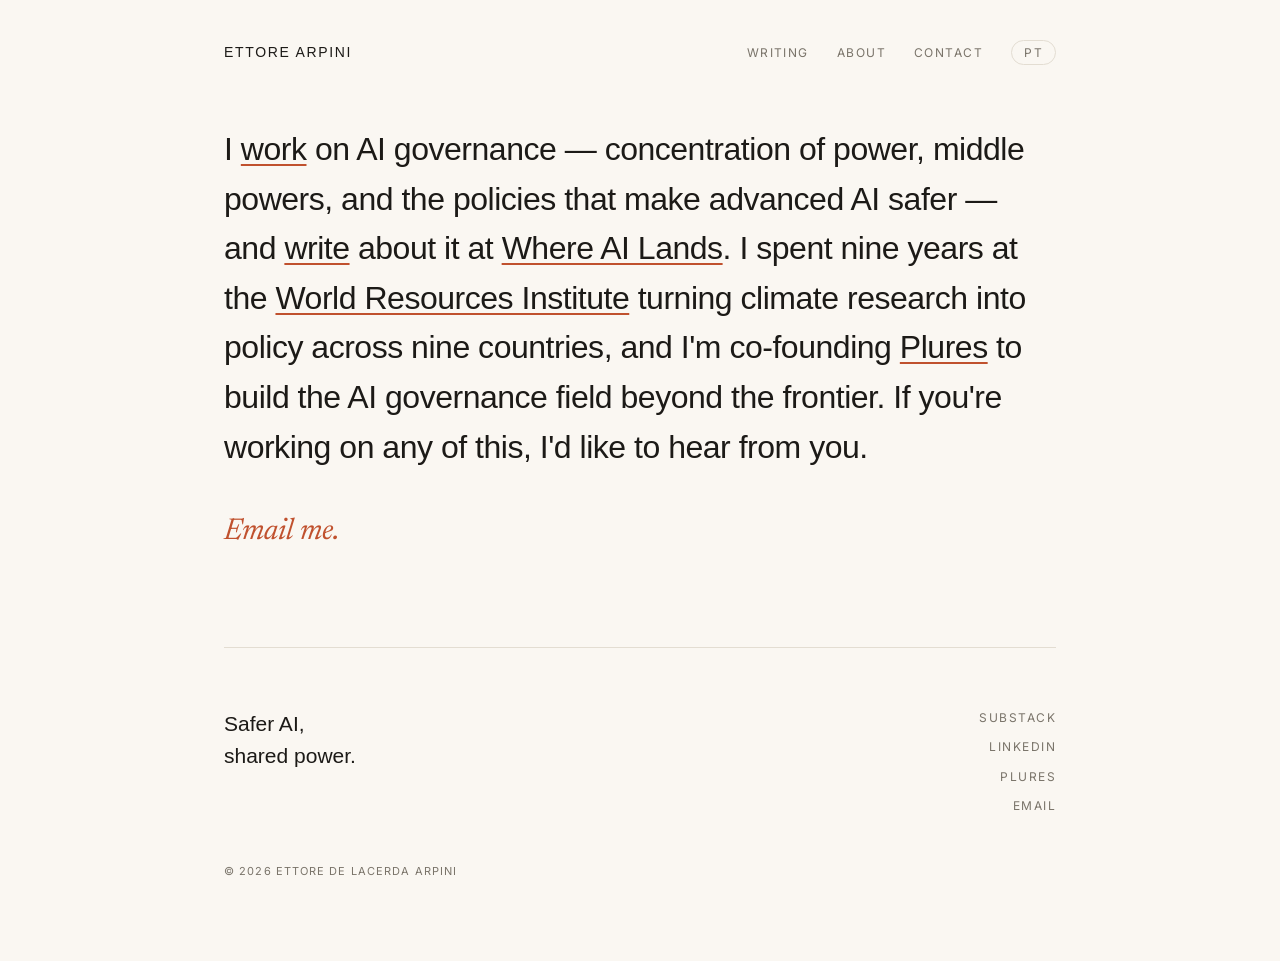
==== index.html @ 5202b94b "uploading" ====
<!DOCTYPE html>
<html lang="en">
<head>
<meta charset="UTF-8">
<meta name="viewport" content="width=device-width, initial-scale=1">
<title>Ettore Arpini</title>
<meta name="description" content="Ettore Arpini works on AI governance — concentration of power, middle powers, and the policies that make advanced AI safer. Nine years turning climate research into policy at the World Resources Institute.">
<link rel="preconnect" href="https://fonts.googleapis.com">
<link rel="preconnect" href="https://fonts.gstatic.com" crossorigin>
<link href="https://fonts.googleapis.com/css2?family=Newsreader:ital,opsz,wght@0,6..72,400;0,6..72,500;1,6..72,400&family=Inter:wght@400;500&display=swap" rel="stylesheet">
<link rel="stylesheet" href="style.css">
</head>
<body class="home">
<div class="wrap">
  <header>
    <a class="brand" href="index.html">Ettore Arpini</a>
    <nav>
      <a href="writing.html" data-en="Writing" data-pt="Escrita">Writing</a>
      <a href="about.html" data-en="About" data-pt="Sobre">About</a>
      <a href="mailto:ettore.arpini@gmail.com" data-en="Contact" data-pt="Contato">Contact</a>
      <button class="lang-toggle" id="langToggle" aria-label="Switch language">PT</button>
    </nav>
  </header>
</div>

<main>
  <div class="wrap">
    <section class="hero">
      <h1
        data-en="I <a href='https://plures.org' target='_blank' rel='noopener'>work</a> on AI governance — concentration of power, middle powers, and the policies that make advanced AI safer — and <a href='https://arpini.substack.com' target='_blank' rel='noopener'>write</a> about it at <a href='https://arpini.substack.com' target='_blank' rel='noopener'>Where AI Lands</a>. I spent nine years at the <a href='https://www.wri.org' target='_blank' rel='noopener'>World Resources Institute</a> turning climate research into policy across nine countries, and I'm co-founding <a href='https://plures.org' target='_blank' rel='noopener'>Plures</a> to build the AI governance field beyond the frontier. If you're working on any of this, I'd like to hear from you."
        data-pt="<a href='https://plures.org' target='_blank' rel='noopener'>Trabalho</a> com governança de IA — concentração de poder, potências médias e as políticas que tornam a IA avançada mais segura — e <a href='https://arpini.substack.com' target='_blank' rel='noopener'>escrevo</a> sobre isso na <a href='https://arpini.substack.com' target='_blank' rel='noopener'>Where AI Lands</a>. Passei nove anos no <a href='https://www.wri.org' target='_blank' rel='noopener'>World Resources Institute</a> transformando pesquisa climática em política pública em nove países, e estou cofundando a <a href='https://plures.org' target='_blank' rel='noopener'>Plures</a> para construir o campo da governança de IA além da fronteira. Se você trabalha com algo disso, quero te ouvir.">
        I <a href='https://plures.org' target='_blank' rel='noopener'>work</a> on AI governance — concentration of power, middle powers, and the policies that make advanced AI safer — and <a href='https://arpini.substack.com' target='_blank' rel='noopener'>write</a> about it at <a href='https://arpini.substack.com' target='_blank' rel='noopener'>Where AI Lands</a>. I spent nine years at the <a href='https://www.wri.org' target='_blank' rel='noopener'>World Resources Institute</a> turning climate research into policy across nine countries, and I'm co-founding <a href='https://plures.org' target='_blank' rel='noopener'>Plures</a> to build the AI governance field beyond the frontier. If you're working on any of this, I'd like to hear from you.
      </h1>
      <a class="email" href="mailto:ettore.arpini@gmail.com" data-en="Email me." data-pt="Me escreva.">Email me.</a>
    </section>
  </div>
</main>

<div class="wrap">
  <footer>
    <div class="footer-inner">
      <div class="sig"
        data-en="Safer AI,<br>shared power."
        data-pt="IA mais segura,<br>poder compartilhado.">
        Safer AI,<br>shared power.
      </div>
      <div class="socials">
        <a href="https://arpini.substack.com" target="_blank" rel="noopener">Substack</a>
        <a href="https://www.linkedin.com/in/arpini" target="_blank" rel="noopener">LinkedIn</a>
        <a href="https://plures.org" target="_blank" rel="noopener">Plures</a>
        <a href="mailto:ettore.arpini@gmail.com">Email</a>
      </div>
    </div>
    <div class="copyright">© 2026 Ettore de Lacerda Arpini</div>
  </footer>
</div>

<script src="site.js"></script>
</body>
</html>
---- style.css ----
/* Ettore Arpini — personal site */
:root {
  --bg: #faf7f2;
  --ink: #1c1a17;
  --muted: #7a746a;
  --line: #e3ddd2;
  --accent: #C0512E; /* terracotta accent */
  --titles: "Helvetica Neue", Helvetica, Arial, sans-serif;
}
* { margin: 0; padding: 0; box-sizing: border-box; }
html { scroll-behavior: smooth; }
body {
  background: var(--bg);
  color: var(--ink);
  font-family: "Newsreader", Georgia, serif;
  font-size: 18px;
  line-height: 1.6;
  -webkit-font-smoothing: antialiased;
  min-height: 100vh;
  display: flex;
  flex-direction: column;
}
.wrap { max-width: 880px; margin: 0 auto; padding: 0 24px; width: 100%; }
main { flex: 1; }
body.home main { display: flex; align-items: center; }
body.home .hero { padding: 60px 0 90px; }
body.home .hero h1 {
  font-size: clamp(22px, 3.2vw, 32px);
  line-height: 1.55;
  max-width: 26em;
}
.hero .aside {
  margin-top: 40px;
  font-size: 18px; font-style: italic;
  color: var(--muted);
}
.hero .aside a {
  color: inherit;
  text-decoration: underline;
  text-decoration-color: var(--accent);
  text-decoration-thickness: 2px;
  text-underline-offset: 4px;
}
.hero .aside a:hover { color: var(--accent); }

/* ---- Nav ---- */
header {
  display: flex; justify-content: space-between; align-items: baseline;
  padding: 40px 0 0;
}
.brand {
  font-family: var(--titles);
  font-size: 14px; font-weight: 500;
  letter-spacing: .12em; text-transform: uppercase;
  color: var(--ink); text-decoration: none;
}
nav { display: flex; gap: 28px; align-items: baseline; }
nav a {
  font-family: "Inter", sans-serif;
  font-size: 12px; letter-spacing: .12em; text-transform: uppercase;
  color: var(--muted); text-decoration: none;
  transition: color .15s;
}
nav a:hover { color: var(--ink); }
nav a.active { color: var(--accent); }
.lang-toggle {
  font-family: "Inter", sans-serif;
  font-size: 12px; letter-spacing: .12em;
  background: none; border: 1px solid var(--line); border-radius: 999px;
  padding: 4px 12px; cursor: pointer; color: var(--muted);
  transition: color .15s, border-color .15s;
}
.lang-toggle:hover { color: var(--ink); border-color: var(--muted); }

/* ---- Hero (home) ---- */
.hero { padding: 120px 0 90px; }
.hero h1 {
  font-family: var(--titles);
  font-weight: 400;
  font-size: clamp(26px, 4.2vw, 42px);
  line-height: 1.35;
  letter-spacing: -0.015em;
  max-width: 21em;
}
.hero h1 em { font-style: italic; }
.hero .email {
  display: inline-block; margin-top: 36px;
  font-size: clamp(22px, 3vw, 30px); font-style: italic;
  color: var(--accent); text-decoration: none;
  border-bottom: 1px solid transparent;
  transition: border-color .15s;
}
.hero .email:hover { border-color: var(--accent); }

/* ---- Page sections ---- */
section { padding: 70px 0; }
section + section { border-top: 1px solid var(--line); }
.page-title {
  font-family: var(--titles);
  font-weight: 400;
  font-size: clamp(30px, 4.5vw, 46px);
  letter-spacing: -0.015em;
  padding: 80px 0 0;
}
.label {
  font-family: "Inter", sans-serif;
  font-size: 12px; font-weight: 500;
  letter-spacing: .18em; text-transform: uppercase;
  color: var(--muted);
  margin-bottom: 36px;
}

/* Lead paragraph + button */
.lead { max-width: 640px; font-size: 20px; margin-bottom: 28px; }
.btn {
  display: inline-block;
  font-family: "Inter", sans-serif;
  font-size: 12px; font-weight: 500;
  letter-spacing: .14em; text-transform: uppercase;
  color: var(--accent); text-decoration: none;
  border: 1px solid var(--accent); border-radius: 999px;
  padding: 10px 22px;
  transition: background .15s, color .15s;
}
.btn:hover { background: var(--accent); color: var(--bg); }

/* Inline links in prose */
.about a, .hero a {
  color: inherit;
  text-decoration: underline;
  text-decoration-color: var(--accent);
  text-decoration-thickness: 2px;
  text-underline-offset: 4px;
  transition: color .15s;
}
.about a:hover, .hero a:hover { color: var(--accent); }

/* Writing list */
.writing-list { list-style: none; }
.writing-list li { border-bottom: 1px solid var(--line); }
.writing-list li:last-child { border-bottom: none; }
.writing-list a {
  display: flex; justify-content: space-between; align-items: baseline; gap: 24px;
  padding: 20px 0;
  color: var(--ink); text-decoration: none;
}
.writing-list .title {
  font-family: var(--titles);
  font-size: 22px; font-weight: 400;
  transition: color .15s;
}
.writing-list a:hover .title { color: var(--accent); }
.writing-list .meta {
  font-family: "Inter", sans-serif;
  font-size: 12px; letter-spacing: .1em; text-transform: uppercase;
  color: var(--muted); white-space: nowrap;
}

/* About */
.about p { max-width: 620px; font-size: 20px; margin-bottom: 22px; }
.about p:last-child { margin-bottom: 0; }

/* Experience — arrow lines */
.exp { list-style: none; max-width: 640px; }
.exp li { padding: 10px 0; font-size: 19px; }
.exp .role { font-weight: 500; }
.exp .arrow { color: var(--muted); padding: 0 6px; }
.exp .where { color: var(--muted); }

/* ---- Footer ---- */
footer { border-top: 1px solid var(--line); padding: 60px 0 80px; }
.footer-inner { display: flex; justify-content: space-between; flex-wrap: wrap; gap: 32px; }
.sig {
  font-family: var(--titles);
  font-size: 21px; line-height: 1.5;
}
.socials { display: flex; flex-direction: column; gap: 10px; align-items: flex-end; }
.socials a {
  font-family: "Inter", sans-serif;
  font-size: 12px; letter-spacing: .12em; text-transform: uppercase;
  color: var(--muted); text-decoration: none;
  transition: color .15s;
}
.socials a:hover { color: var(--ink); }
.copyright {
  margin-top: 48px;
  font-family: "Inter", sans-serif;
  font-size: 11px; letter-spacing: .1em; text-transform: uppercase;
  color: var(--muted);
}

@media (max-width: 640px) {
  .hero { padding: 80px 0 60px; }
  .page-title { padding: 56px 0 0; }
  nav { gap: 16px; }
  .writing-list a { flex-direction: column; gap: 4px; align-items: flex-start; }
  .socials { align-items: flex-start; }
}
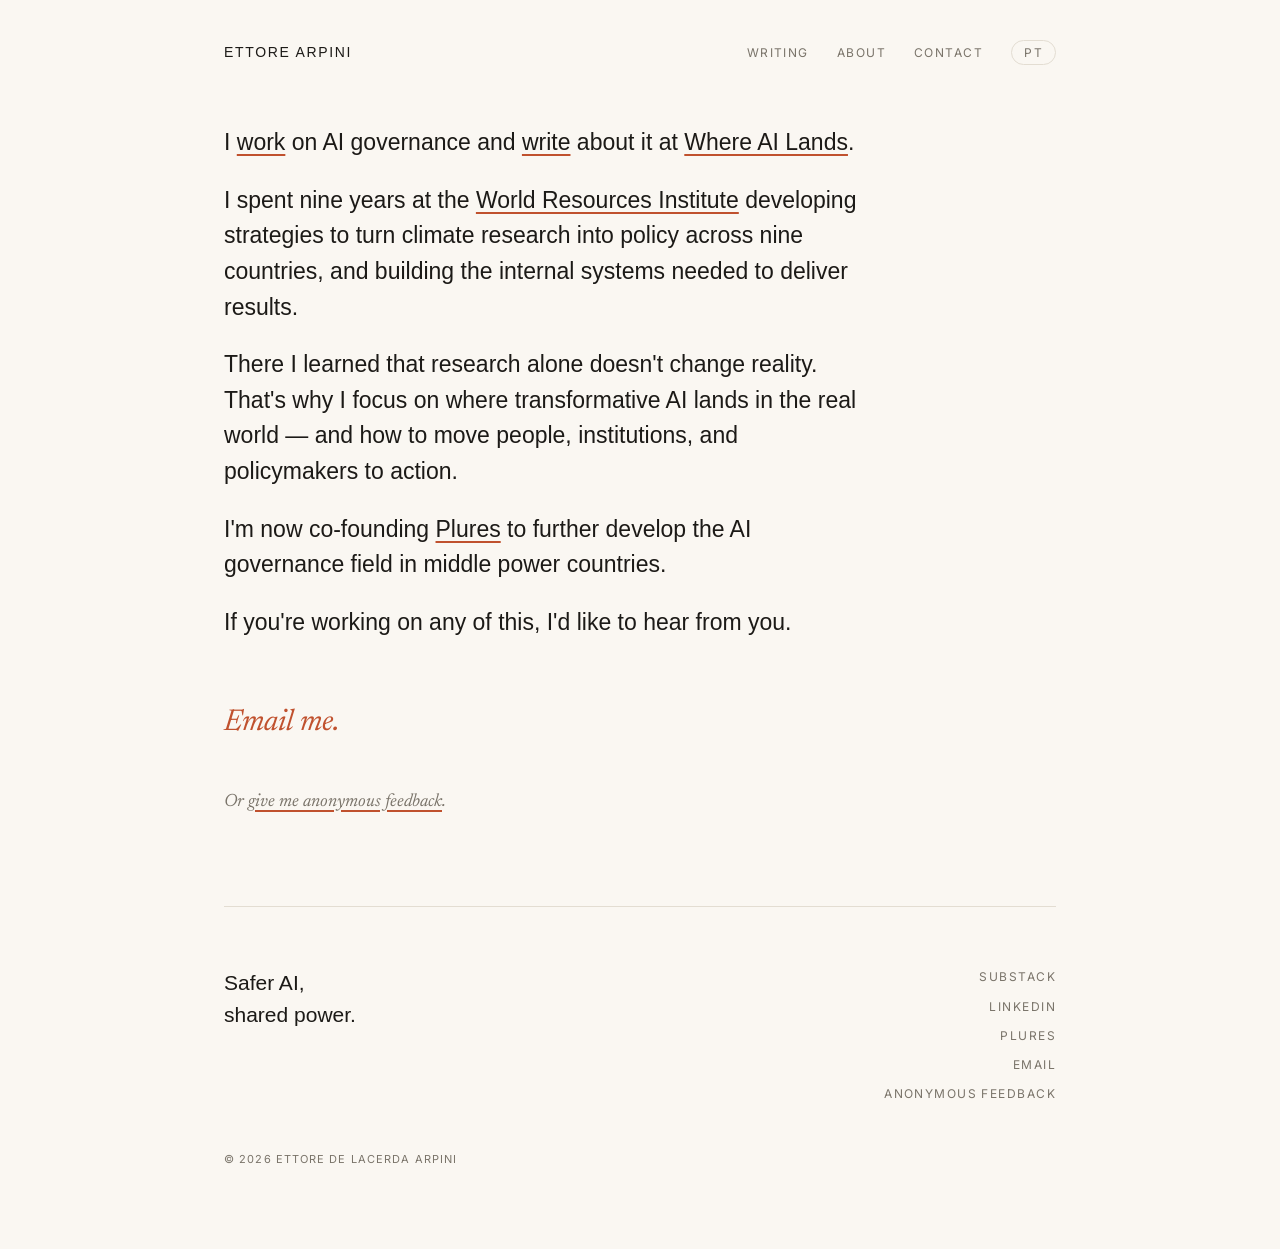
==== commit 9a179c7d: "changes to copy" ====
--- a/index.html
+++ b/index.html
@@ -4,7 +4,7 @@
 <meta charset="UTF-8">
 <meta name="viewport" content="width=device-width, initial-scale=1">
 <title>Ettore Arpini</title>
-<meta name="description" content="Ettore Arpini works on AI governance — concentration of power, middle powers, and the policies that make advanced AI safer. Nine years turning climate research into policy at the World Resources Institute.">
+<meta name="description" content="Ettore Arpini works on AI governance and writes about it at Where AI Lands. Nine years turning climate research into policy at the World Resources Institute; now co-founding Plures to develop the AI governance field in middle power countries.">
 <link rel="preconnect" href="https://fonts.googleapis.com">
 <link rel="preconnect" href="https://fonts.gstatic.com" crossorigin>
 <link href="https://fonts.googleapis.com/css2?family=Newsreader:ital,opsz,wght@0,6..72,400;0,6..72,500;1,6..72,400&family=Inter:wght@400;500&display=swap" rel="stylesheet">
@@ -27,11 +27,36 @@
   <div class="wrap">
     <section class="hero">
       <h1
-        data-en="I <a href='https://plures.org' target='_blank' rel='noopener'>work</a> on AI governance — concentration of power, middle powers, and the policies that make advanced AI safer — and <a href='https://arpini.substack.com' target='_blank' rel='noopener'>write</a> about it at <a href='https://arpini.substack.com' target='_blank' rel='noopener'>Where AI Lands</a>. I spent nine years at the <a href='https://www.wri.org' target='_blank' rel='noopener'>World Resources Institute</a> turning climate research into policy across nine countries, and I'm co-founding <a href='https://plures.org' target='_blank' rel='noopener'>Plures</a> to build the AI governance field beyond the frontier. If you're working on any of this, I'd like to hear from you."
-        data-pt="<a href='https://plures.org' target='_blank' rel='noopener'>Trabalho</a> com governança de IA — concentração de poder, potências médias e as políticas que tornam a IA avançada mais segura — e <a href='https://arpini.substack.com' target='_blank' rel='noopener'>escrevo</a> sobre isso na <a href='https://arpini.substack.com' target='_blank' rel='noopener'>Where AI Lands</a>. Passei nove anos no <a href='https://www.wri.org' target='_blank' rel='noopener'>World Resources Institute</a> transformando pesquisa climática em política pública em nove países, e estou cofundando a <a href='https://plures.org' target='_blank' rel='noopener'>Plures</a> para construir o campo da governança de IA além da fronteira. Se você trabalha com algo disso, quero te ouvir.">
-        I <a href='https://plures.org' target='_blank' rel='noopener'>work</a> on AI governance — concentration of power, middle powers, and the policies that make advanced AI safer — and <a href='https://arpini.substack.com' target='_blank' rel='noopener'>write</a> about it at <a href='https://arpini.substack.com' target='_blank' rel='noopener'>Where AI Lands</a>. I spent nine years at the <a href='https://www.wri.org' target='_blank' rel='noopener'>World Resources Institute</a> turning climate research into policy across nine countries, and I'm co-founding <a href='https://plures.org' target='_blank' rel='noopener'>Plures</a> to build the AI governance field beyond the frontier. If you're working on any of this, I'd like to hear from you.
+        data-en="I <a href='https://plures.org/' target='_blank' rel='noopener'>work</a> on AI governance and <a href='https://arpini.substack.com/' target='_blank' rel='noopener'>write</a> about it at <a href='https://arpini.substack.com/' target='_blank' rel='noopener'>Where AI Lands</a>."
+        data-pt="<a href='https://plures.org/' target='_blank' rel='noopener'>Trabalho</a> com governança de IA e <a href='https://arpini.substack.com/' target='_blank' rel='noopener'>escrevo</a> sobre isso na <a href='https://arpini.substack.com/' target='_blank' rel='noopener'>Where AI Lands</a>.">
+        I <a href='https://plures.org/' target='_blank' rel='noopener'>work</a> on AI governance and <a href='https://arpini.substack.com/' target='_blank' rel='noopener'>write</a> about it at <a href='https://arpini.substack.com/' target='_blank' rel='noopener'>Where AI Lands</a>.
       </h1>
+      <p class="lead"
+        data-en="I spent nine years at the <a href='https://www.wri.org/' target='_blank' rel='noopener'>World Resources Institute</a> developing strategies to turn climate research into policy across nine countries, and building the internal systems needed to deliver results."
+        data-pt="Passei nove anos no <a href='https://www.wri.org/' target='_blank' rel='noopener'>World Resources Institute</a> desenvolvendo estratégias para transformar pesquisa climática em política pública em nove países, e construindo os sistemas internos necessários para entregar resultados.">
+        I spent nine years at the <a href='https://www.wri.org/' target='_blank' rel='noopener'>World Resources Institute</a> developing strategies to turn climate research into policy across nine countries, and building the internal systems needed to deliver results.
+      </p>
+      <p class="lead"
+        data-en="There I learned that research alone doesn't change reality. That's why I focus on where transformative AI lands in the real world — and how to move people, institutions, and policymakers to action."
+        data-pt="Lá aprendi que pesquisa sozinha não muda a realidade. Por isso foco em onde a IA transformadora aterrissa no mundo real — e em como mover pessoas, instituições e formuladores de políticas à ação.">
+        There I learned that research alone doesn't change reality. That's why I focus on where transformative AI lands in the real world — and how to move people, institutions, and policymakers to action.
+      </p>
+      <p class="lead"
+        data-en="I'm now co-founding <a href='https://plures.org/' target='_blank' rel='noopener'>Plures</a> to further develop the AI governance field in middle power countries."
+        data-pt="Agora estou cofundando a <a href='https://plures.org/' target='_blank' rel='noopener'>Plures</a> para desenvolver ainda mais o campo da governança de IA em países de potência média.">
+        I'm now co-founding <a href='https://plures.org/' target='_blank' rel='noopener'>Plures</a> to further develop the AI governance field in middle power countries.
+      </p>
+      <p class="lead"
+        data-en="If you're working on any of this, I'd like to hear from you."
+        data-pt="Se você trabalha com algo disso, quero te ouvir.">
+        If you're working on any of this, I'd like to hear from you.
+      </p>
       <a class="email" href="mailto:ettore.arpini@gmail.com" data-en="Email me." data-pt="Me escreva.">Email me.</a>
+      <p class="aside"
+        data-en="Or <a href='https://www.admonymous.co/arpini' target='_blank' rel='noopener'>give me anonymous feedback</a>."
+        data-pt="Ou <a href='https://www.admonymous.co/arpini' target='_blank' rel='noopener'>me dê um feedback anônimo</a>.">
+        Or <a href='https://www.admonymous.co/arpini' target='_blank' rel='noopener'>give me anonymous feedback</a>.
+      </p>
     </section>
   </div>
 </main>
@@ -49,6 +74,7 @@
         <a href="https://www.linkedin.com/in/arpini" target="_blank" rel="noopener">LinkedIn</a>
         <a href="https://plures.org" target="_blank" rel="noopener">Plures</a>
         <a href="mailto:ettore.arpini@gmail.com">Email</a>
+        <a href="https://www.admonymous.co/arpini" target="_blank" rel="noopener" data-en="Anonymous feedback" data-pt="Feedback anônimo">Anonymous feedback</a>
       </div>
     </div>
     <div class="copyright">© 2026 Ettore de Lacerda Arpini</div>
--- a/style.css
+++ b/style.css
@@ -25,10 +25,28 @@
 body.home main { display: flex; align-items: center; }
 body.home .hero { padding: 60px 0 90px; }
 body.home .hero h1 {
-  font-size: clamp(22px, 3.2vw, 32px);
+  font-size: clamp(18px, 2.4vw, 23px);
   line-height: 1.55;
-  max-width: 26em;
-}
+  letter-spacing: 0;
+  max-width: 640px;
+  margin-bottom: 22px;
+}
+.hero .lead {
+  font-family: var(--titles);
+  max-width: 640px;
+  font-size: clamp(18px, 2.4vw, 23px);
+  line-height: 1.55;
+  margin-bottom: 22px;
+}
+.hero .lead a {
+  color: inherit;
+  text-decoration: underline;
+  text-decoration-color: var(--accent);
+  text-decoration-thickness: 2px;
+  text-underline-offset: 4px;
+  transition: color .15s;
+}
+.hero .lead a:hover { color: var(--accent); }
 .hero .aside {
   margin-top: 40px;
   font-size: 18px; font-style: italic;
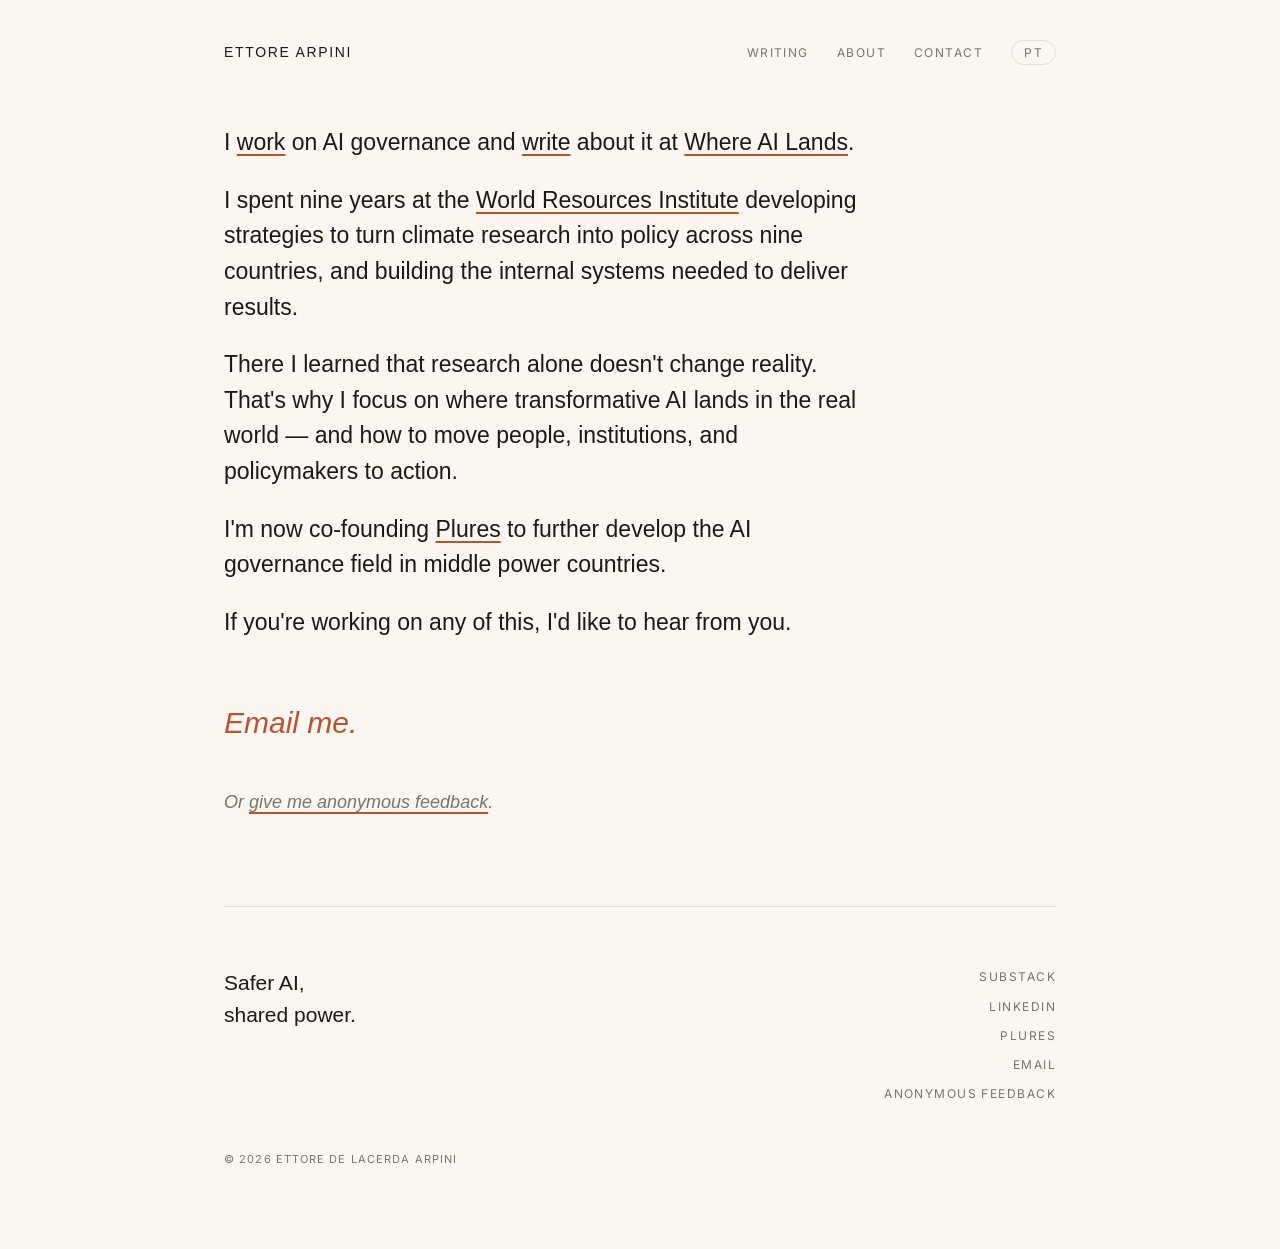
==== commit 904f4dff: "font fix" ====
--- a/index.html
+++ b/index.html
@@ -7,7 +7,7 @@
 <meta name="description" content="Ettore Arpini works on AI governance and writes about it at Where AI Lands. Nine years turning climate research into policy at the World Resources Institute; now co-founding Plures to develop the AI governance field in middle power countries.">
 <link rel="preconnect" href="https://fonts.googleapis.com">
 <link rel="preconnect" href="https://fonts.gstatic.com" crossorigin>
-<link href="https://fonts.googleapis.com/css2?family=Newsreader:ital,opsz,wght@0,6..72,400;0,6..72,500;1,6..72,400&family=Inter:wght@400;500&display=swap" rel="stylesheet">
+<link href="https://fonts.googleapis.com/css2?family=Inter:wght@400;500&display=swap" rel="stylesheet">
 <link rel="stylesheet" href="style.css">
 </head>
 <body class="home">
--- a/style.css
+++ b/style.css
@@ -12,7 +12,7 @@
 body {
   background: var(--bg);
   color: var(--ink);
-  font-family: "Newsreader", Georgia, serif;
+  font-family: "Helvetica Neue", Helvetica, Arial, sans-serif;
   font-size: 18px;
   line-height: 1.6;
   -webkit-font-smoothing: antialiased;
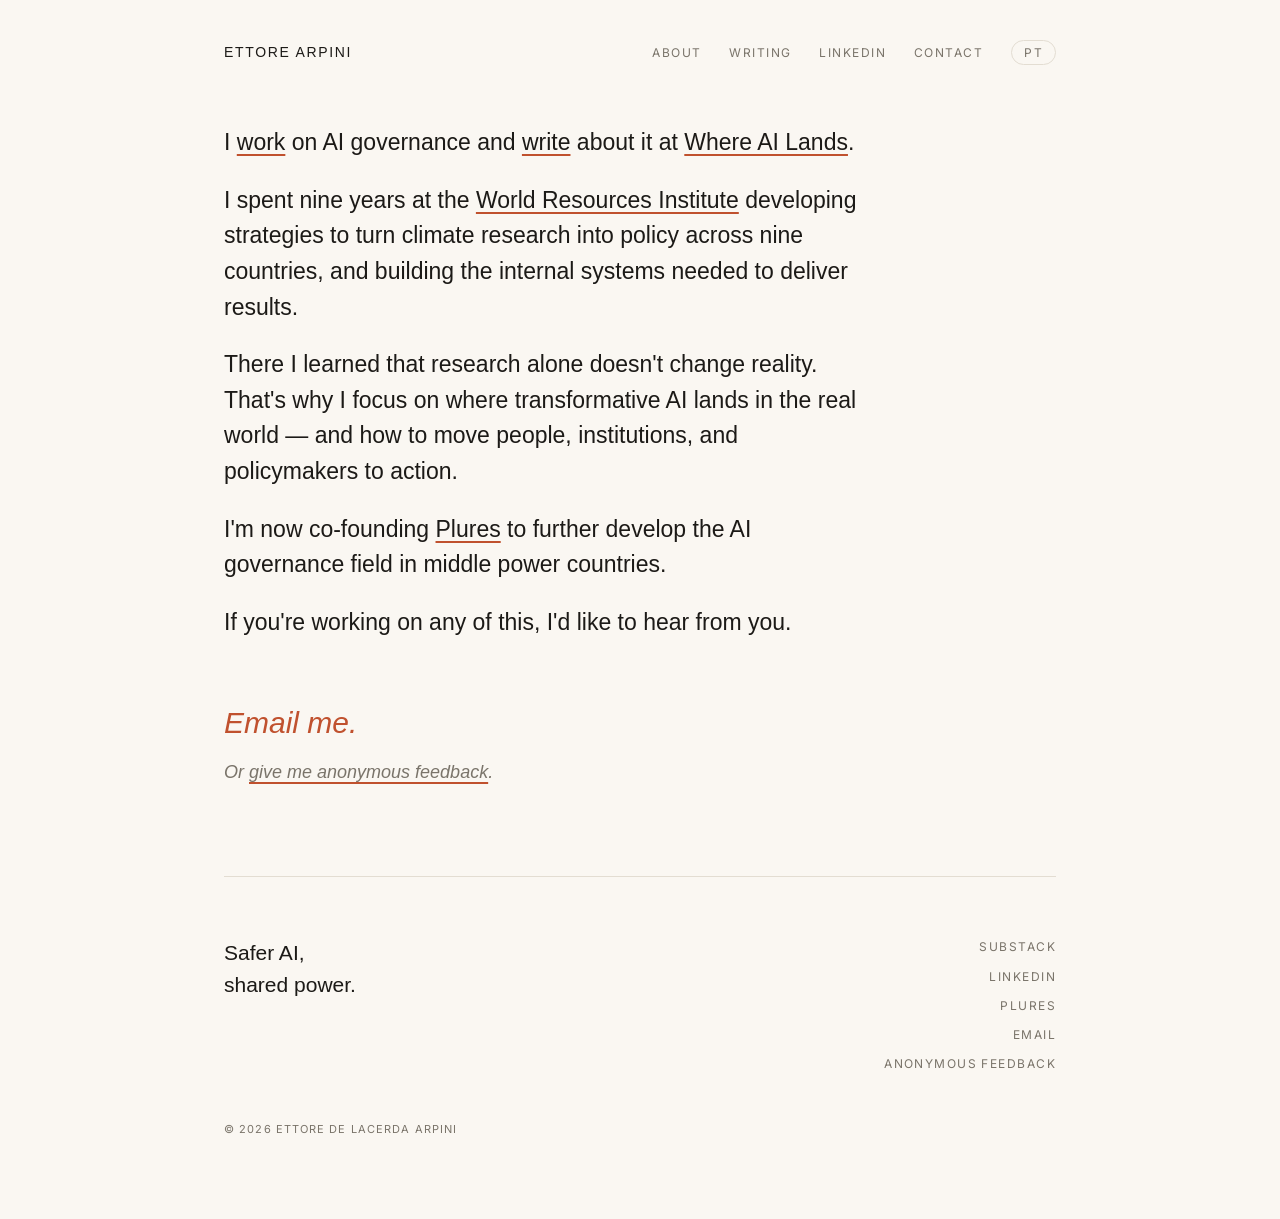
==== commit a0b9024b: "add linkedin link, change link orders, fix spacing All three changes in: the anonymous-feedback line" ====
--- a/index.html
+++ b/index.html
@@ -15,8 +15,9 @@
   <header>
     <a class="brand" href="index.html">Ettore Arpini</a>
     <nav>
+      <a href="about.html" data-en="About" data-pt="Sobre">About</a>
       <a href="writing.html" data-en="Writing" data-pt="Escrita">Writing</a>
-      <a href="about.html" data-en="About" data-pt="Sobre">About</a>
+      <a href="https://www.linkedin.com/in/arpini" target="_blank" rel="noopener">LinkedIn</a>
       <a href="mailto:ettore.arpini@gmail.com" data-en="Contact" data-pt="Contato">Contact</a>
       <button class="lang-toggle" id="langToggle" aria-label="Switch language">PT</button>
     </nav>
--- a/style.css
+++ b/style.css
@@ -48,7 +48,7 @@
 }
 .hero .lead a:hover { color: var(--accent); }
 .hero .aside {
-  margin-top: 40px;
+  margin-top: 10px;
   font-size: 18px; font-style: italic;
   color: var(--muted);
 }
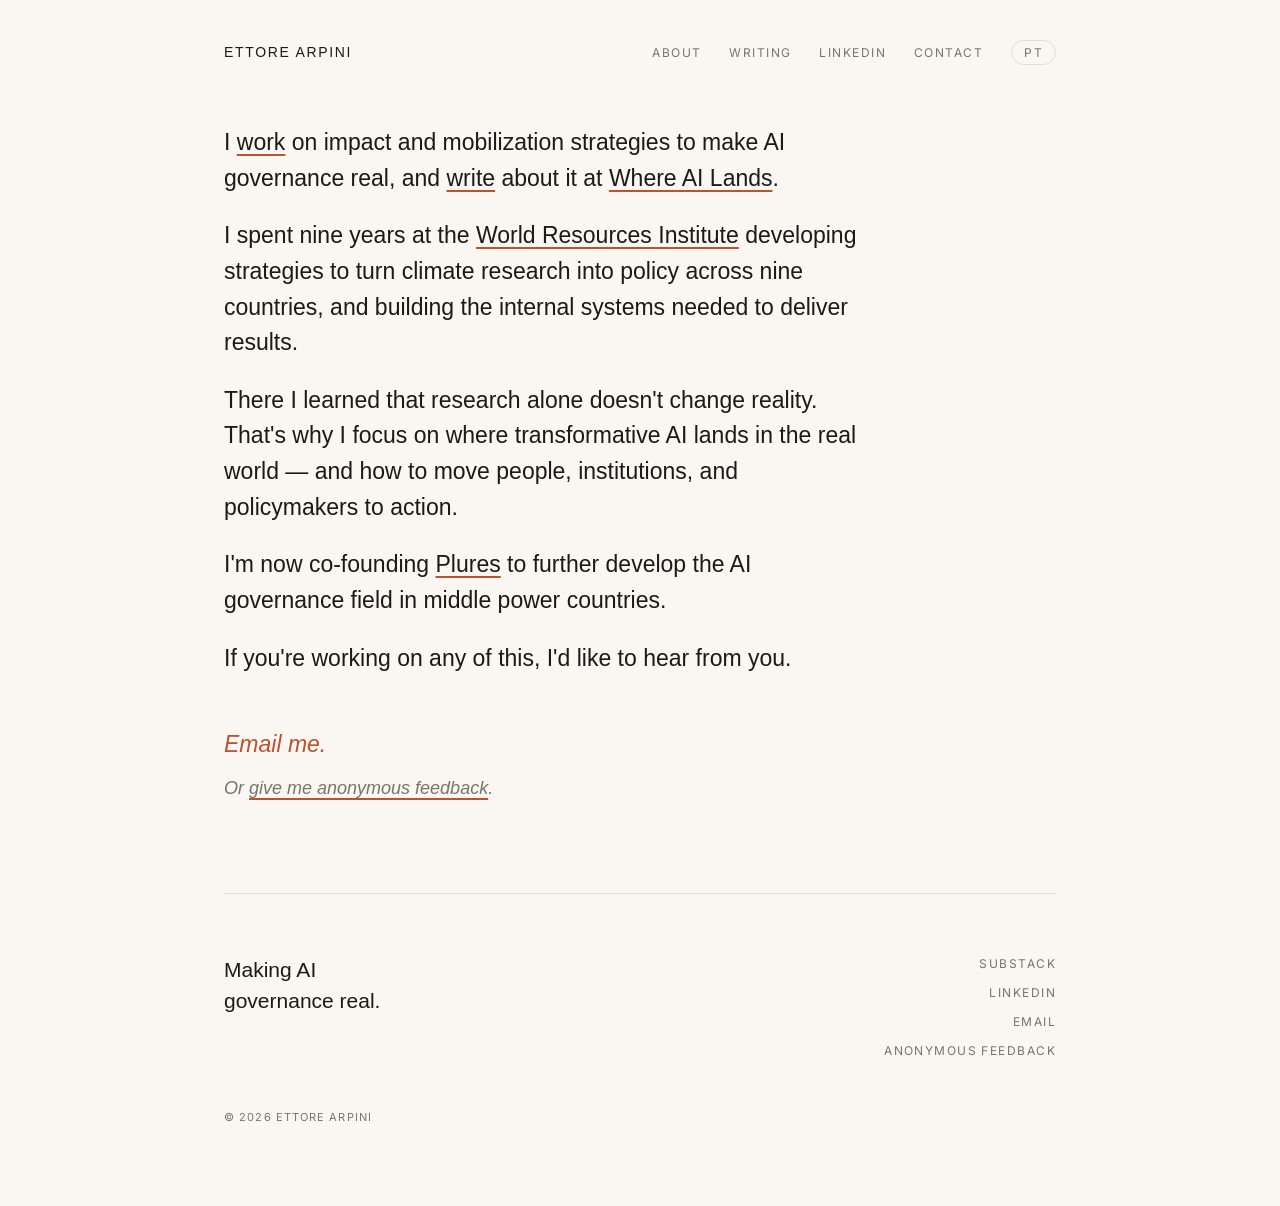
==== commit 9a541c87: "updated copy landing page" ====
--- a/index.html
+++ b/index.html
@@ -4,7 +4,7 @@
 <meta charset="UTF-8">
 <meta name="viewport" content="width=device-width, initial-scale=1">
 <title>Ettore Arpini</title>
-<meta name="description" content="Ettore Arpini works on AI governance and writes about it at Where AI Lands. Nine years turning climate research into policy at the World Resources Institute; now co-founding Plures to develop the AI governance field in middle power countries.">
+<meta name="description" content="Ettore Arpini works on impact and mobilization strategies to make AI governance real, and writes about it at Where AI Lands. Nine years at the World Resources Institute; now co-founding Plures to develop the AI governance field in middle power countries.">
 <link rel="preconnect" href="https://fonts.googleapis.com">
 <link rel="preconnect" href="https://fonts.gstatic.com" crossorigin>
 <link href="https://fonts.googleapis.com/css2?family=Inter:wght@400;500&display=swap" rel="stylesheet">
@@ -28,9 +28,9 @@
   <div class="wrap">
     <section class="hero">
       <h1
-        data-en="I <a href='https://plures.org/' target='_blank' rel='noopener'>work</a> on AI governance and <a href='https://arpini.substack.com/' target='_blank' rel='noopener'>write</a> about it at <a href='https://arpini.substack.com/' target='_blank' rel='noopener'>Where AI Lands</a>."
-        data-pt="<a href='https://plures.org/' target='_blank' rel='noopener'>Trabalho</a> com governança de IA e <a href='https://arpini.substack.com/' target='_blank' rel='noopener'>escrevo</a> sobre isso na <a href='https://arpini.substack.com/' target='_blank' rel='noopener'>Where AI Lands</a>.">
-        I <a href='https://plures.org/' target='_blank' rel='noopener'>work</a> on AI governance and <a href='https://arpini.substack.com/' target='_blank' rel='noopener'>write</a> about it at <a href='https://arpini.substack.com/' target='_blank' rel='noopener'>Where AI Lands</a>.
+        data-en="I <a href='https://plures.org/' target='_blank' rel='noopener'>work</a> on impact and mobilization strategies to make AI governance real, and <a href='https://arpini.substack.com/' target='_blank' rel='noopener'>write</a> about it at <a href='https://arpini.substack.com/' target='_blank' rel='noopener'>Where AI Lands</a>."
+        data-pt="<a href='https://plures.org/' target='_blank' rel='noopener'>Trabalho</a> com estratégias de impacto e mobilização para tornar a governança de IA realidade, e <a href='https://arpini.substack.com/' target='_blank' rel='noopener'>escrevo</a> sobre isso na <a href='https://arpini.substack.com/' target='_blank' rel='noopener'>Where AI Lands</a>.">
+        I <a href='https://plures.org/' target='_blank' rel='noopener'>work</a> on impact and mobilization strategies to make AI governance real, and <a href='https://arpini.substack.com/' target='_blank' rel='noopener'>write</a> about it at <a href='https://arpini.substack.com/' target='_blank' rel='noopener'>Where AI Lands</a>.
       </h1>
       <p class="lead"
         data-en="I spent nine years at the <a href='https://www.wri.org/' target='_blank' rel='noopener'>World Resources Institute</a> developing strategies to turn climate research into policy across nine countries, and building the internal systems needed to deliver results."
@@ -66,19 +66,18 @@
   <footer>
     <div class="footer-inner">
       <div class="sig"
-        data-en="Safer AI,<br>shared power."
-        data-pt="IA mais segura,<br>poder compartilhado.">
-        Safer AI,<br>shared power.
+        data-en="Making AI<br>governance real."
+        data-pt="Tornando a governança<br>de IA realidade.">
+        Making AI<br>governance real.
       </div>
       <div class="socials">
         <a href="https://arpini.substack.com" target="_blank" rel="noopener">Substack</a>
         <a href="https://www.linkedin.com/in/arpini" target="_blank" rel="noopener">LinkedIn</a>
-        <a href="https://plures.org" target="_blank" rel="noopener">Plures</a>
         <a href="mailto:ettore.arpini@gmail.com">Email</a>
         <a href="https://www.admonymous.co/arpini" target="_blank" rel="noopener" data-en="Anonymous feedback" data-pt="Feedback anônimo">Anonymous feedback</a>
       </div>
     </div>
-    <div class="copyright">© 2026 Ettore de Lacerda Arpini</div>
+    <div class="copyright">© 2026 Ettore Arpini</div>
   </footer>
 </div>
 
--- a/style.css
+++ b/style.css
@@ -102,8 +102,8 @@
 }
 .hero h1 em { font-style: italic; }
 .hero .email {
-  display: inline-block; margin-top: 36px;
-  font-size: clamp(22px, 3vw, 30px); font-style: italic;
+  display: inline-block; margin-top: 28px;
+  font-size: clamp(18px, 2.4vw, 23px); font-style: italic;
   color: var(--accent); text-decoration: none;
   border-bottom: 1px solid transparent;
   transition: border-color .15s;
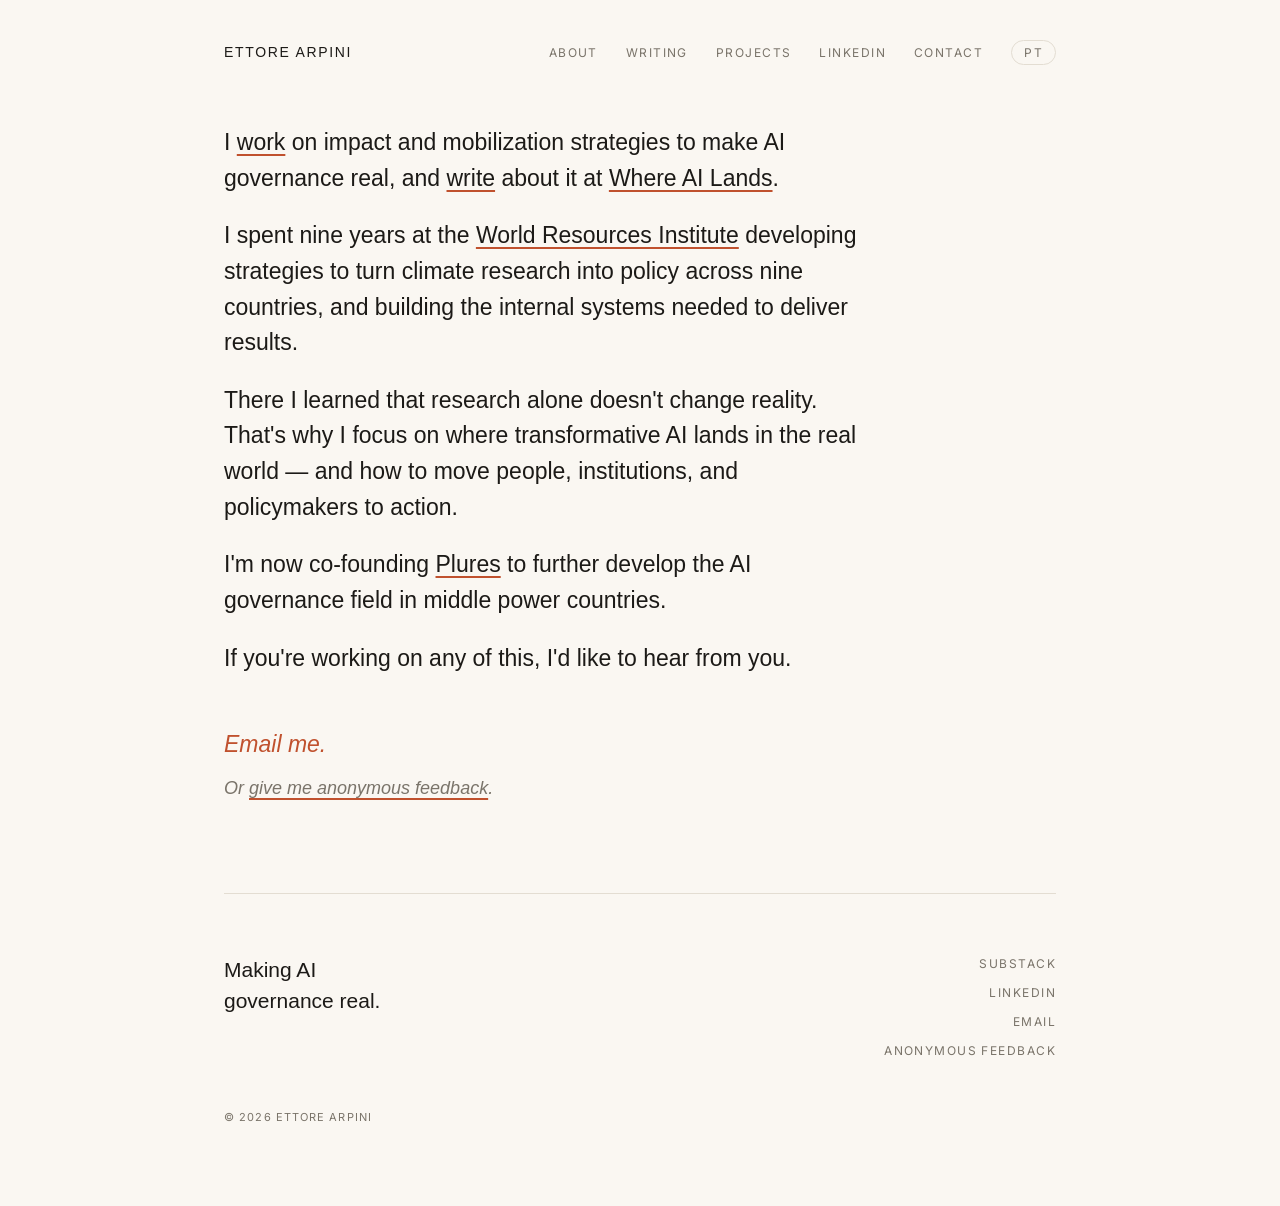
==== commit 7711b60c: "Add projects page with leverage-lab" ====
--- a/index.html
+++ b/index.html
@@ -17,6 +17,7 @@
     <nav>
       <a href="about.html" data-en="About" data-pt="Sobre">About</a>
       <a href="writing.html" data-en="Writing" data-pt="Escrita">Writing</a>
+      <a href="projects.html" data-en="Projects" data-pt="Projetos">Projects</a>
       <a href="https://www.linkedin.com/in/arpini" target="_blank" rel="noopener">LinkedIn</a>
       <a href="mailto:ettore.arpini@gmail.com" data-en="Contact" data-pt="Contato">Contact</a>
       <button class="lang-toggle" id="langToggle" aria-label="Switch language">PT</button>
--- a/style.css
+++ b/style.css
@@ -174,6 +174,28 @@
   color: var(--muted); white-space: nowrap;
 }
 
+/* Project list */
+.project-list { list-style: none; }
+.project-list li { border-bottom: 1px solid var(--line); }
+.project-list li:last-child { border-bottom: none; }
+.project-list a { display: block; padding: 22px 0; color: var(--ink); text-decoration: none; }
+.project-list .row { display: flex; justify-content: space-between; align-items: baseline; gap: 24px; }
+.project-list .title {
+  font-family: var(--titles);
+  font-size: 22px; font-weight: 400;
+  transition: color .15s;
+}
+.project-list a:hover .title { color: var(--accent); }
+.project-list .meta {
+  font-family: "Inter", sans-serif;
+  font-size: 12px; letter-spacing: .1em; text-transform: uppercase;
+  color: var(--muted); white-space: nowrap;
+}
+.project-list .desc {
+  margin-top: 8px; max-width: 620px;
+  font-size: 17px; color: var(--muted);
+}
+
 /* About */
 .about p { max-width: 620px; font-size: 20px; margin-bottom: 22px; }
 .about p:last-child { margin-bottom: 0; }
@@ -212,5 +234,6 @@
   .page-title { padding: 56px 0 0; }
   nav { gap: 16px; }
   .writing-list a { flex-direction: column; gap: 4px; align-items: flex-start; }
+  .project-list .row { flex-direction: column; gap: 4px; align-items: flex-start; }
   .socials { align-items: flex-start; }
 }
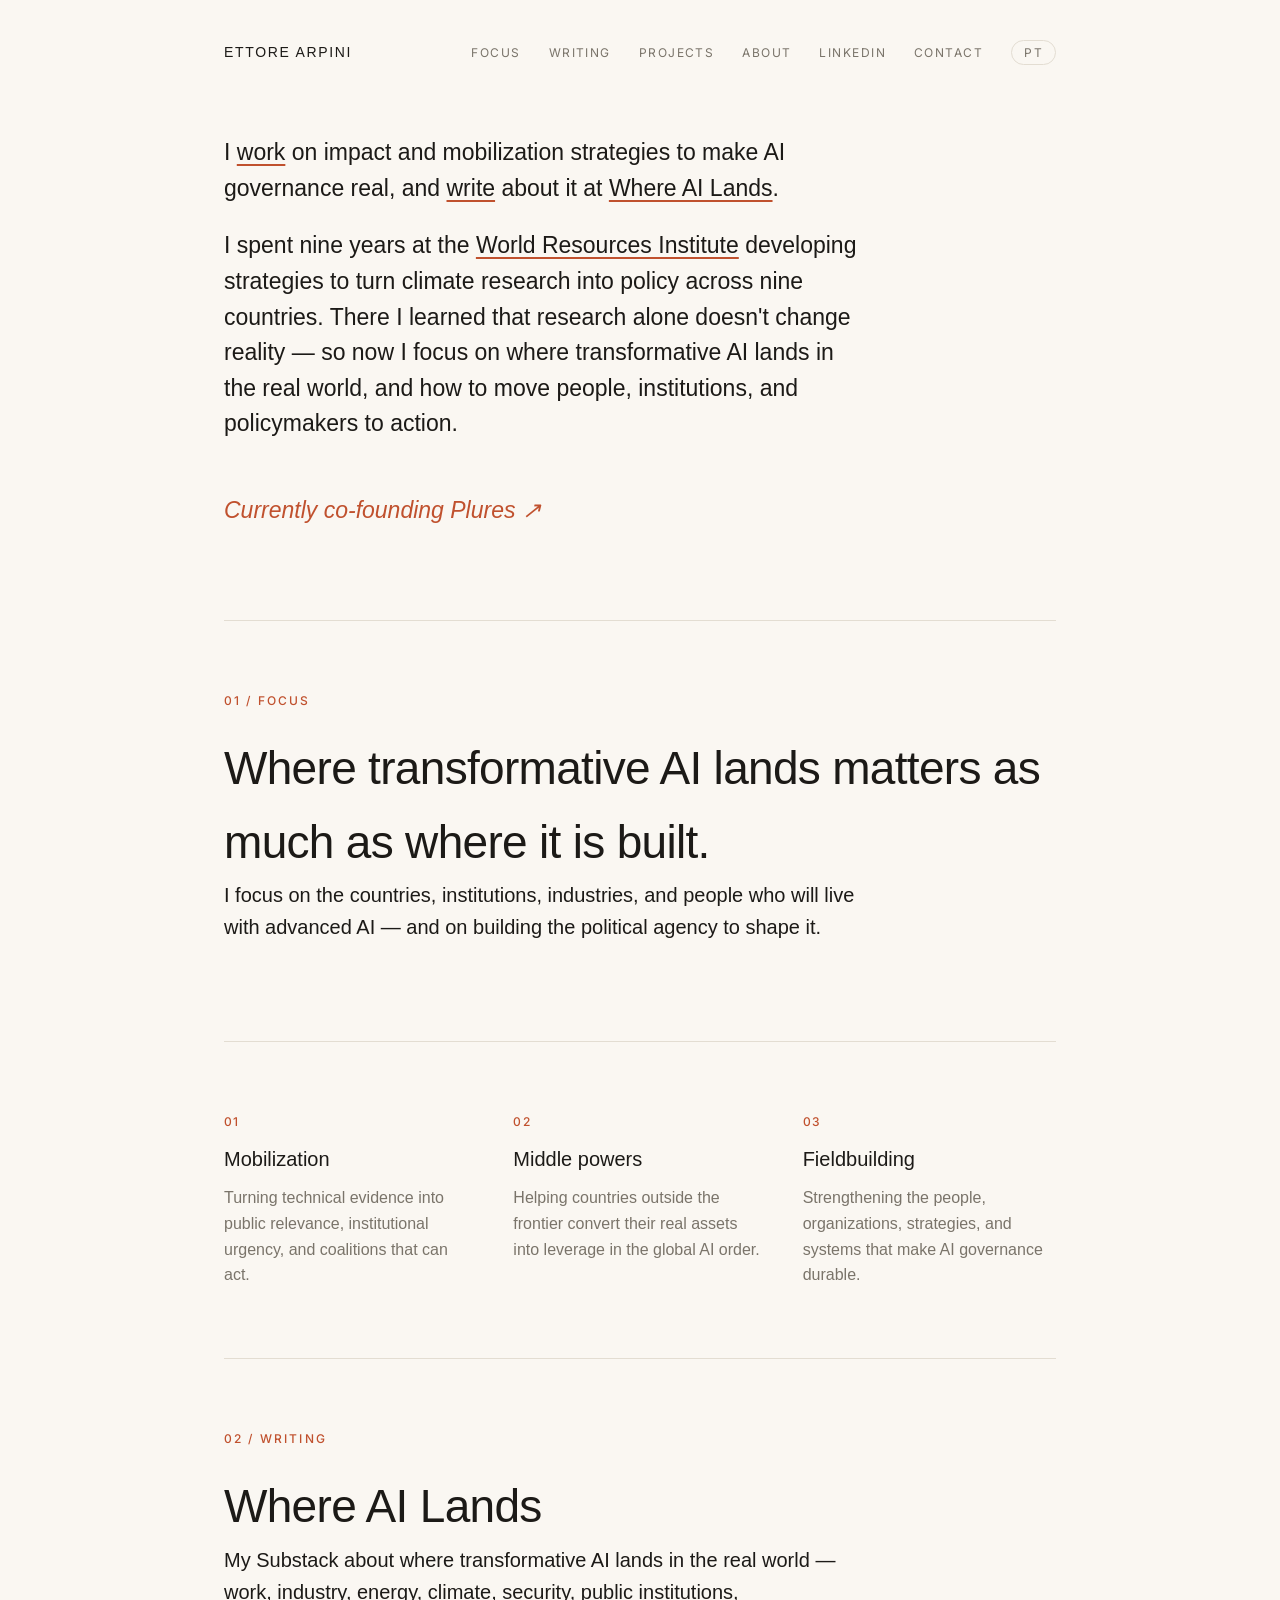
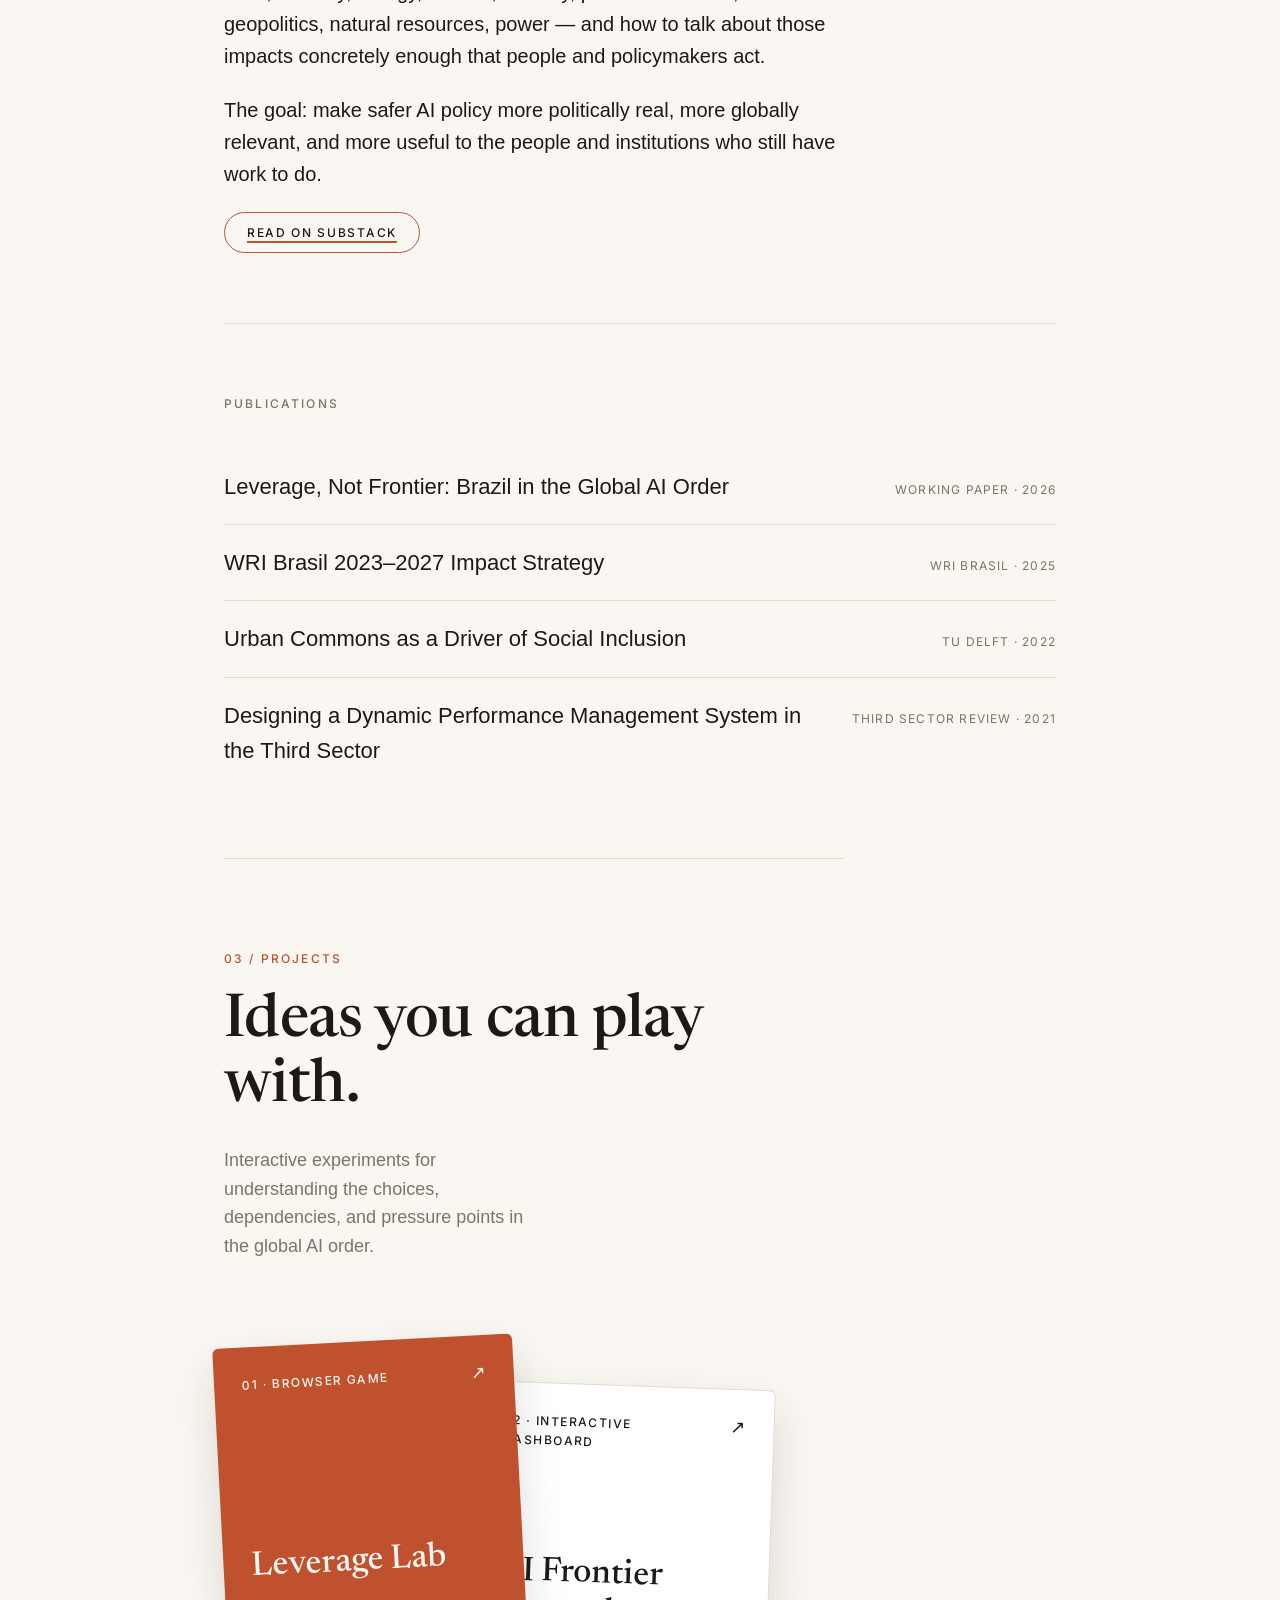
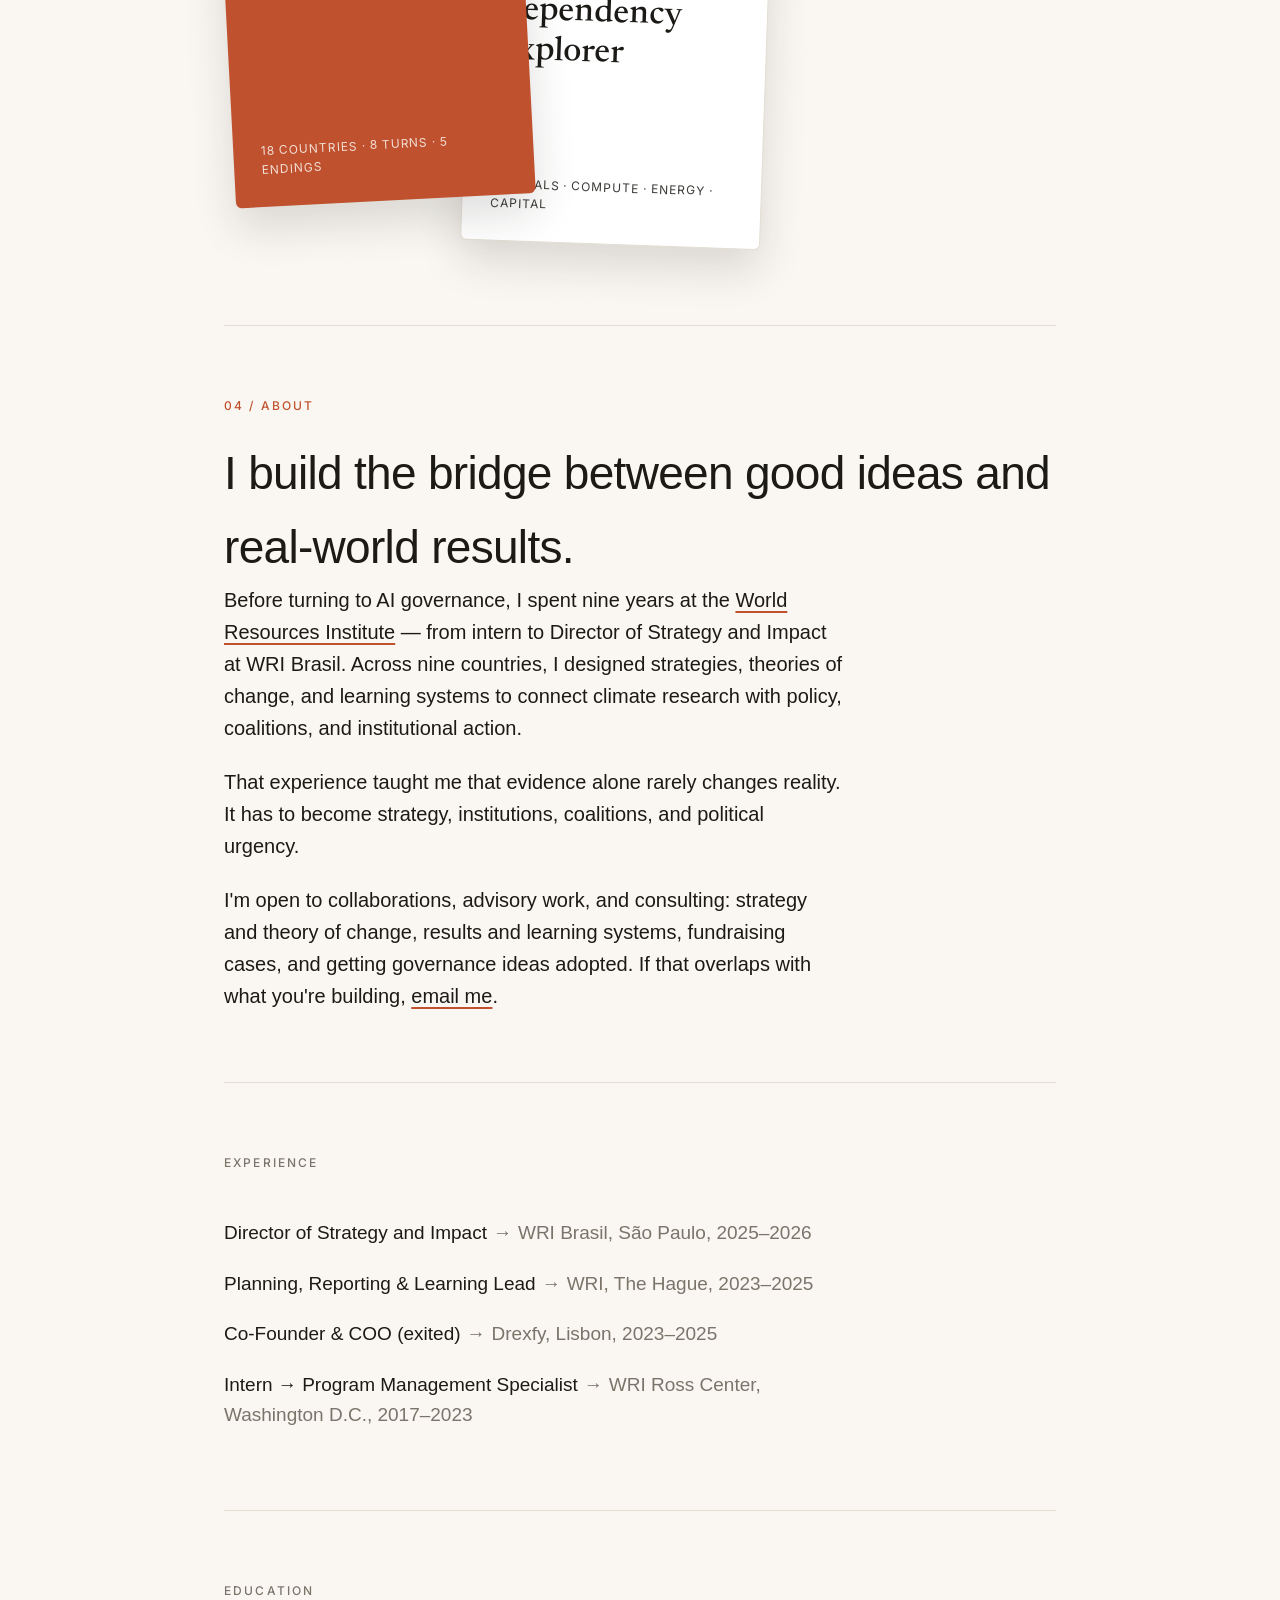
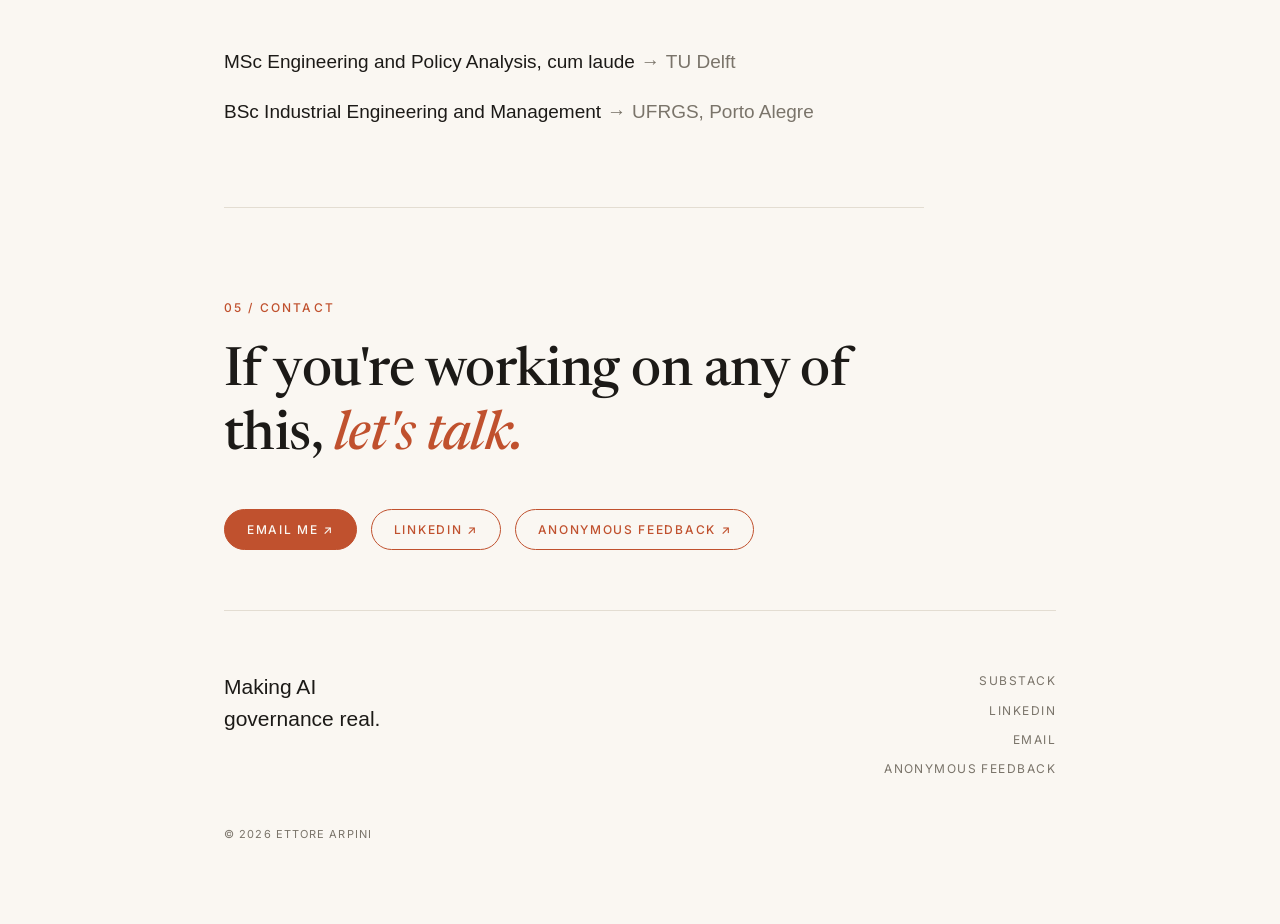
==== commit 592c9e4b: "Merge site into single scrolling page: Focus section, condensed About, scroll-reveal motion" ====
--- a/index.html
+++ b/index.html
@@ -7,19 +7,20 @@
 <meta name="description" content="Ettore Arpini works on impact and mobilization strategies to make AI governance real, and writes about it at Where AI Lands. Nine years at the World Resources Institute; now co-founding Plures to develop the AI governance field in middle power countries.">
 <link rel="preconnect" href="https://fonts.googleapis.com">
 <link rel="preconnect" href="https://fonts.gstatic.com" crossorigin>
-<link href="https://fonts.googleapis.com/css2?family=Inter:wght@400;500&display=swap" rel="stylesheet">
+<link href="https://fonts.googleapis.com/css2?family=Inter:wght@400;500&family=Newsreader:wght@500;600&display=swap" rel="stylesheet">
 <link rel="stylesheet" href="style.css">
 </head>
-<body class="home">
+<body>
 <div class="wrap">
   <header>
-    <a class="brand" href="index.html">Ettore Arpini</a>
+    <a class="brand" href="#home">Ettore Arpini</a>
     <nav>
-      <a href="about.html" data-en="About" data-pt="Sobre">About</a>
-      <a href="writing.html" data-en="Writing" data-pt="Escrita">Writing</a>
-      <a href="projects.html" data-en="Projects" data-pt="Projetos">Projects</a>
+      <a href="#focus" data-en="Focus" data-pt="Foco">Focus</a>
+      <a href="#writing" data-en="Writing" data-pt="Escrita">Writing</a>
+      <a href="#projects" data-en="Projects" data-pt="Projetos">Projects</a>
+      <a href="#about" data-en="About" data-pt="Sobre">About</a>
       <a href="https://www.linkedin.com/in/arpini" target="_blank" rel="noopener">LinkedIn</a>
-      <a href="mailto:ettore.arpini@gmail.com" data-en="Contact" data-pt="Contato">Contact</a>
+      <a href="#contact" data-en="Contact" data-pt="Contato">Contact</a>
       <button class="lang-toggle" id="langToggle" aria-label="Switch language">PT</button>
     </nav>
   </header>
@@ -27,39 +28,187 @@
 
 <main>
   <div class="wrap">
-    <section class="hero">
+
+    <section class="hero" id="home">
       <h1
         data-en="I <a href='https://plures.org/' target='_blank' rel='noopener'>work</a> on impact and mobilization strategies to make AI governance real, and <a href='https://arpini.substack.com/' target='_blank' rel='noopener'>write</a> about it at <a href='https://arpini.substack.com/' target='_blank' rel='noopener'>Where AI Lands</a>."
         data-pt="<a href='https://plures.org/' target='_blank' rel='noopener'>Trabalho</a> com estratégias de impacto e mobilização para tornar a governança de IA realidade, e <a href='https://arpini.substack.com/' target='_blank' rel='noopener'>escrevo</a> sobre isso na <a href='https://arpini.substack.com/' target='_blank' rel='noopener'>Where AI Lands</a>.">
         I <a href='https://plures.org/' target='_blank' rel='noopener'>work</a> on impact and mobilization strategies to make AI governance real, and <a href='https://arpini.substack.com/' target='_blank' rel='noopener'>write</a> about it at <a href='https://arpini.substack.com/' target='_blank' rel='noopener'>Where AI Lands</a>.
       </h1>
       <p class="lead"
-        data-en="I spent nine years at the <a href='https://www.wri.org/' target='_blank' rel='noopener'>World Resources Institute</a> developing strategies to turn climate research into policy across nine countries, and building the internal systems needed to deliver results."
-        data-pt="Passei nove anos no <a href='https://www.wri.org/' target='_blank' rel='noopener'>World Resources Institute</a> desenvolvendo estratégias para transformar pesquisa climática em política pública em nove países, e construindo os sistemas internos necessários para entregar resultados.">
-        I spent nine years at the <a href='https://www.wri.org/' target='_blank' rel='noopener'>World Resources Institute</a> developing strategies to turn climate research into policy across nine countries, and building the internal systems needed to deliver results.
-      </p>
-      <p class="lead"
-        data-en="There I learned that research alone doesn't change reality. That's why I focus on where transformative AI lands in the real world — and how to move people, institutions, and policymakers to action."
-        data-pt="Lá aprendi que pesquisa sozinha não muda a realidade. Por isso foco em onde a IA transformadora aterrissa no mundo real — e em como mover pessoas, instituições e formuladores de políticas à ação.">
-        There I learned that research alone doesn't change reality. That's why I focus on where transformative AI lands in the real world — and how to move people, institutions, and policymakers to action.
-      </p>
-      <p class="lead"
-        data-en="I'm now co-founding <a href='https://plures.org/' target='_blank' rel='noopener'>Plures</a> to further develop the AI governance field in middle power countries."
-        data-pt="Agora estou cofundando a <a href='https://plures.org/' target='_blank' rel='noopener'>Plures</a> para desenvolver ainda mais o campo da governança de IA em países de potência média.">
-        I'm now co-founding <a href='https://plures.org/' target='_blank' rel='noopener'>Plures</a> to further develop the AI governance field in middle power countries.
-      </p>
-      <p class="lead"
-        data-en="If you're working on any of this, I'd like to hear from you."
-        data-pt="Se você trabalha com algo disso, quero te ouvir.">
-        If you're working on any of this, I'd like to hear from you.
-      </p>
-      <a class="email" href="mailto:ettore.arpini@gmail.com" data-en="Email me." data-pt="Me escreva.">Email me.</a>
-      <p class="aside"
-        data-en="Or <a href='https://www.admonymous.co/arpini' target='_blank' rel='noopener'>give me anonymous feedback</a>."
-        data-pt="Ou <a href='https://www.admonymous.co/arpini' target='_blank' rel='noopener'>me dê um feedback anônimo</a>.">
-        Or <a href='https://www.admonymous.co/arpini' target='_blank' rel='noopener'>give me anonymous feedback</a>.
-      </p>
-    </section>
+        data-en="I spent nine years at the <a href='https://www.wri.org/' target='_blank' rel='noopener'>World Resources Institute</a> developing strategies to turn climate research into policy across nine countries. There I learned that research alone doesn't change reality — so now I focus on where transformative AI lands in the real world, and how to move people, institutions, and policymakers to action."
+        data-pt="Passei nove anos no <a href='https://www.wri.org/' target='_blank' rel='noopener'>World Resources Institute</a> desenvolvendo estratégias para transformar pesquisa climática em política pública em nove países. Lá aprendi que pesquisa sozinha não muda a realidade — por isso hoje foco em onde a IA transformadora aterrissa no mundo real, e em como mover pessoas, instituições e formuladores de políticas à ação.">
+        I spent nine years at the <a href='https://www.wri.org/' target='_blank' rel='noopener'>World Resources Institute</a> developing strategies to turn climate research into policy across nine countries. There I learned that research alone doesn't change reality — so now I focus on where transformative AI lands in the real world, and how to move people, institutions, and policymakers to action.
+      </p>
+      <a class="email" href="https://plures.org/" target="_blank" rel="noopener" data-en="Currently co-founding Plures ↗" data-pt="Atualmente cofundando a Plures ↗">Currently co-founding Plures ↗</a>
+    </section>
+
+    <section id="focus">
+      <div class="eyebrow" data-en="01 / Focus" data-pt="01 / Foco">01 / Focus</div>
+      <h2 class="page-title"
+        data-en="Where transformative AI lands matters as much as where it is built."
+        data-pt="Onde a IA transformadora aterrissa importa tanto quanto onde ela é construída.">
+        Where transformative AI lands matters as much as where it is built.
+      </h2>
+      <p class="lead"
+        data-en="I focus on the countries, institutions, industries, and people who will live with advanced AI — and on building the political agency to shape it."
+        data-pt="Foco nos países, instituições, indústrias e pessoas que vão viver com a IA avançada — e em construir a agência política para moldá-la.">
+        I focus on the countries, institutions, industries, and people who will live with advanced AI — and on building the political agency to shape it.
+      </p>
+    </section>
+
+    <section data-reveal>
+      <ul class="focus-list">
+        <li>
+          <span class="focus-num">01</span>
+          <h3 class="focus-title" data-en="Mobilization" data-pt="Mobilização">Mobilization</h3>
+          <p data-en="Turning technical evidence into public relevance, institutional urgency, and coalitions that can act."
+             data-pt="Transformando evidência técnica em relevância pública, urgência institucional e coalizões capazes de agir.">
+            Turning technical evidence into public relevance, institutional urgency, and coalitions that can act.
+          </p>
+        </li>
+        <li>
+          <span class="focus-num">02</span>
+          <h3 class="focus-title" data-en="Middle powers" data-pt="Potências médias">Middle powers</h3>
+          <p data-en="Helping countries outside the frontier convert their real assets into leverage in the global AI order."
+             data-pt="Ajudando países fora da fronteira a converter seus ativos reais em alavancagem na ordem global da IA.">
+            Helping countries outside the frontier convert their real assets into leverage in the global AI order.
+          </p>
+        </li>
+        <li>
+          <span class="focus-num">03</span>
+          <h3 class="focus-title" data-en="Fieldbuilding" data-pt="Construção de campo">Fieldbuilding</h3>
+          <p data-en="Strengthening the people, organizations, strategies, and systems that make AI governance durable."
+             data-pt="Fortalecendo as pessoas, organizações, estratégias e sistemas que tornam a governança de IA duradoura.">
+            Strengthening the people, organizations, strategies, and systems that make AI governance durable.
+          </p>
+        </li>
+      </ul>
+    </section>
+
+    <section id="writing" class="about" data-reveal>
+      <div class="eyebrow" data-en="02 / Writing" data-pt="02 / Escrita">02 / Writing</div>
+      <h2 class="page-title">Where AI Lands</h2>
+      <p class="lead"
+        data-en="My Substack about where transformative AI lands in the real world — work, industry, energy, climate, security, public institutions, geopolitics, natural resources, power — and how to talk about those impacts concretely enough that people and policymakers act."
+        data-pt="Minha Substack sobre onde a IA transformadora aterrissa no mundo real — trabalho, indústria, energia, clima, segurança, instituições públicas, geopolítica, recursos naturais, poder — e como falar sobre esses impactos de forma concreta o suficiente para que pessoas e formuladores de políticas ajam.">
+        My Substack about where transformative AI lands in the real world — work, industry, energy, climate, security, public institutions, geopolitics, natural resources, power — and how to talk about those impacts concretely enough that people and policymakers act.
+      </p>
+      <p class="lead"
+        data-en="The goal: make safer AI policy more politically real, more globally relevant, and more useful to the people and institutions who still have work to do."
+        data-pt="O objetivo: tornar políticas para uma IA mais segura mais politicamente reais, mais globalmente relevantes e mais úteis para as pessoas e instituições que ainda têm trabalho a fazer.">
+        The goal: make safer AI policy more politically real, more globally relevant, and more useful to the people and institutions who still have work to do.
+      </p>
+      <a class="btn" href="https://arpini.substack.com" target="_blank" rel="noopener" data-en="Read on Substack" data-pt="Ler na Substack">Read on Substack</a>
+    </section>
+
+    <section data-reveal>
+      <div class="label" data-en="Publications" data-pt="Publicações">Publications</div>
+      <ul class="writing-list">
+        <li><a href="https://ettorearpini.com/brazil-ai-analysis/">
+          <span class="title" data-en="Leverage, Not Frontier: Brazil in the Global AI Order" data-pt="Alavancagem, não fronteira: o Brasil na ordem global da IA">Leverage, Not Frontier: Brazil in the Global AI Order</span>
+          <span class="meta" data-en="Working paper · 2026" data-pt="Working paper · 2026">Working paper · 2026</span>
+        </a></li>
+        <li><a href="https://files.wri.org/d8/s3fs-public/2025-11/wri-brasil-2023-27-strategy.pdf" target="_blank" rel="noopener">
+          <span class="title" data-en="WRI Brasil 2023–2027 Impact Strategy" data-pt="Estratégia de Impacto 2023–2027 do WRI Brasil">WRI Brasil 2023–2027 Impact Strategy</span>
+          <span class="meta" data-en="WRI Brasil · 2025" data-pt="WRI Brasil · 2025">WRI Brasil · 2025</span>
+        </a></li>
+        <li><a href="https://resolver.tudelft.nl/uuid:b57017ef-79a1-4af7-ac52-201af5988259" target="_blank" rel="noopener">
+          <span class="title" data-en="Urban Commons as a Driver of Social Inclusion" data-pt="Urban Commons as a Driver of Social Inclusion">Urban Commons as a Driver of Social Inclusion</span>
+          <span class="meta" data-en="TU Delft · 2022" data-pt="TU Delft · 2022">TU Delft · 2022</span>
+        </a></li>
+        <li><a href="https://search.informit.org/doi/10.3316/informit.485625462338784" target="_blank" rel="noopener">
+          <span class="title" data-en="Designing a Dynamic Performance Management System in the Third Sector" data-pt="Designing a Dynamic Performance Management System in the Third Sector">Designing a Dynamic Performance Management System in the Third Sector</span>
+          <span class="meta" data-en="Third Sector Review · 2021" data-pt="Third Sector Review · 2021">Third Sector Review · 2021</span>
+        </a></li>
+      </ul>
+    </section>
+
+    <section class="projects-hero" id="projects" data-reveal>
+      <div class="eyebrow" data-en="03 / Projects" data-pt="03 / Projetos">03 / Projects</div>
+      <h2 class="projects-title" data-en="Ideas you can play with." data-pt="Ideias com as quais você pode jogar.">Ideas you can play with.</h2>
+      <p class="projects-sub"
+        data-en="Interactive experiments for understanding the choices, dependencies, and pressure points in the global AI order."
+        data-pt="Experimentos interativos para entender as escolhas, dependências e pontos de pressão na ordem global da IA.">
+        Interactive experiments for understanding the choices, dependencies, and pressure points in the global AI order.
+      </p>
+    </section>
+
+    <section class="project-cards-section" data-reveal>
+      <div class="project-cards">
+        <a class="project-card card-a" href="https://ettorearpini.com/leverage-lab/" target="_blank" rel="noopener">
+          <div class="card-top">
+            <span class="card-eyebrow" data-en="01 · Browser game" data-pt="01 · Jogo de navegador">01 · Browser game</span>
+            <span class="card-arrow" aria-hidden="true">↗</span>
+          </div>
+          <h3 class="card-title">Leverage Lab</h3>
+          <div class="card-stats" data-en="18 countries · 8 turns · 5 endings" data-pt="18 países · 8 turnos · 5 finais">18 countries · 8 turns · 5 endings</div>
+        </a>
+
+        <a class="project-card card-b" href="https://ettorearpini.com/frontier-ai-dependency-explorer/" target="_blank" rel="noopener">
+          <div class="card-top">
+            <span class="card-eyebrow" data-en="02 · Interactive dashboard" data-pt="02 · Painel interativo">02 · Interactive dashboard</span>
+            <span class="card-arrow" aria-hidden="true">↗</span>
+          </div>
+          <h3 class="card-title">AI Frontier Dependency Explorer</h3>
+          <div class="card-stats" data-en="Minerals · Compute · Energy · Capital" data-pt="Minerais · Computação · Energia · Capital">Minerals · Compute · Energy · Capital</div>
+        </a>
+      </div>
+    </section>
+
+    <section id="about" class="about" data-reveal>
+      <div class="eyebrow" data-en="04 / About" data-pt="04 / Sobre">04 / About</div>
+      <h2 class="page-title"
+        data-en="I build the bridge between good ideas and real-world results."
+        data-pt="Eu construo a ponte entre boas ideias e resultados reais.">
+        I build the bridge between good ideas and real-world results.
+      </h2>
+      <p data-en="Before turning to AI governance, I spent nine years at the <a href='https://www.wri.org' target='_blank' rel='noopener'>World Resources Institute</a> — from intern to Director of Strategy and Impact at WRI Brasil. Across nine countries, I designed strategies, theories of change, and learning systems to connect climate research with policy, coalitions, and institutional action."
+         data-pt="Antes de me voltar para a governança de IA, passei nove anos no <a href='https://www.wri.org' target='_blank' rel='noopener'>World Resources Institute</a> — de estagiário a Diretor de Estratégia e Impacto no WRI Brasil. Em nove países, desenhei estratégias, teorias da mudança e sistemas de aprendizagem para conectar pesquisa climática a políticas, coalizões e ação institucional.">
+        Before turning to AI governance, I spent nine years at the <a href='https://www.wri.org' target='_blank' rel='noopener'>World Resources Institute</a> — from intern to Director of Strategy and Impact at WRI Brasil. Across nine countries, I designed strategies, theories of change, and learning systems to connect climate research with policy, coalitions, and institutional action.
+      </p>
+      <p data-en="That experience taught me that evidence alone rarely changes reality. It has to become strategy, institutions, coalitions, and political urgency."
+         data-pt="Essa experiência me ensinou que evidência sozinha raramente muda a realidade. Ela precisa se tornar estratégia, instituições, coalizões e urgência política.">
+        That experience taught me that evidence alone rarely changes reality. It has to become strategy, institutions, coalitions, and political urgency.
+      </p>
+      <p data-en="I'm open to collaborations, advisory work, and consulting: strategy and theory of change, results and learning systems, fundraising cases, and getting governance ideas adopted. If that overlaps with what you're building, <a href='mailto:ettore.arpini@gmail.com'>email me</a>."
+         data-pt="Estou aberto a colaborações, trabalho de assessoria e consultoria: estratégia e teoria da mudança, sistemas de resultados e aprendizagem, casos de captação de recursos e a adoção de ideias de governança. Se isso cruza com o que você está construindo, <a href='mailto:ettore.arpini@gmail.com'>me escreva</a>.">
+        I'm open to collaborations, advisory work, and consulting: strategy and theory of change, results and learning systems, fundraising cases, and getting governance ideas adopted. If that overlaps with what you're building, <a href='mailto:ettore.arpini@gmail.com'>email me</a>.
+      </p>
+    </section>
+
+    <section data-reveal>
+      <div class="label" data-en="Experience" data-pt="Experiência">Experience</div>
+      <ul class="exp">
+        <li><span class="role" data-en="Director of Strategy and Impact" data-pt="Diretor de Estratégia e Impacto">Director of Strategy and Impact</span><span class="arrow">→</span><span class="where">WRI Brasil, São Paulo, 2025–2026</span></li>
+        <li><span class="role" data-en="Planning, Reporting &amp; Learning Lead" data-pt="Líder de Planejamento e Aprendizagem">Planning, Reporting &amp; Learning Lead</span><span class="arrow">→</span><span class="where" data-en="WRI, The Hague, 2023–2025" data-pt="WRI, Haia, 2023–2025">WRI, The Hague, 2023–2025</span></li>
+        <li><span class="role" data-en="Co-Founder &amp; COO (exited)" data-pt="Cofundador e COO (com saída)">Co-Founder &amp; COO (exited)</span><span class="arrow">→</span><span class="where" data-en="Drexfy, Lisbon, 2023–2025" data-pt="Drexfy, Lisboa, 2023–2025">Drexfy, Lisbon, 2023–2025</span></li>
+        <li><span class="role" data-en="Intern → Program Management Specialist" data-pt="Estagiário → Especialista em Gestão de Programas">Intern → Program Management Specialist</span><span class="arrow">→</span><span class="where">WRI Ross Center, Washington D.C., 2017–2023</span></li>
+      </ul>
+    </section>
+
+    <section data-reveal>
+      <div class="label" data-en="Education" data-pt="Formação">Education</div>
+      <ul class="exp">
+        <li><span class="role" data-en="MSc Engineering and Policy Analysis, cum laude" data-pt="Mestrado em Engenharia e Análise de Políticas, cum laude">MSc Engineering and Policy Analysis, cum laude</span><span class="arrow">→</span><span class="where">TU Delft</span></li>
+        <li><span class="role" data-en="BSc Industrial Engineering and Management" data-pt="Engenharia de Produção">BSc Industrial Engineering and Management</span><span class="arrow">→</span><span class="where">UFRGS, Porto Alegre</span></li>
+      </ul>
+    </section>
+
+    <section class="contact-hero" id="contact" data-reveal>
+      <div class="eyebrow" data-en="05 / Contact" data-pt="05 / Contato">05 / Contact</div>
+      <h2 class="contact-title"
+        data-en="If you're working on any of this, <em>let's talk.</em>"
+        data-pt="Se você trabalha com algo disso, <em>vamos conversar.</em>">
+        If you're working on any of this, <em>let's talk.</em>
+      </h2>
+      <div class="contact-buttons">
+        <a class="btn-primary" href="mailto:ettore.arpini@gmail.com" data-en="Email me ↗" data-pt="Me escreva ↗">Email me ↗</a>
+        <a class="btn" href="https://www.linkedin.com/in/arpini" target="_blank" rel="noopener">LinkedIn ↗</a>
+        <a class="btn" href="https://www.admonymous.co/arpini" target="_blank" rel="noopener" data-en="Anonymous feedback ↗" data-pt="Feedback anônimo ↗">Anonymous feedback ↗</a>
+      </div>
+    </section>
+
   </div>
 </main>
 
--- a/style.css
+++ b/style.css
@@ -22,15 +22,6 @@
 }
 .wrap { max-width: 880px; margin: 0 auto; padding: 0 24px; width: 100%; }
 main { flex: 1; }
-body.home main { display: flex; align-items: center; }
-body.home .hero { padding: 60px 0 90px; }
-body.home .hero h1 {
-  font-size: clamp(18px, 2.4vw, 23px);
-  line-height: 1.55;
-  letter-spacing: 0;
-  max-width: 640px;
-  margin-bottom: 22px;
-}
 .hero .lead {
   font-family: var(--titles);
   max-width: 640px;
@@ -91,14 +82,15 @@
 .lang-toggle:hover { color: var(--ink); border-color: var(--muted); }
 
 /* ---- Hero (home) ---- */
-.hero { padding: 120px 0 90px; }
+.hero { padding: 70px 0 90px; }
 .hero h1 {
   font-family: var(--titles);
   font-weight: 400;
-  font-size: clamp(26px, 4.2vw, 42px);
-  line-height: 1.35;
-  letter-spacing: -0.015em;
-  max-width: 21em;
+  font-size: clamp(18px, 2.4vw, 23px);
+  line-height: 1.55;
+  letter-spacing: 0;
+  max-width: 640px;
+  margin-bottom: 22px;
 }
 .hero h1 em { font-style: italic; }
 .hero .email {
@@ -118,7 +110,13 @@
   font-weight: 400;
   font-size: clamp(30px, 4.5vw, 46px);
   letter-spacing: -0.015em;
-  padding: 80px 0 0;
+}
+.eyebrow {
+  font-family: "Inter", sans-serif;
+  font-size: 12px; font-weight: 500;
+  letter-spacing: .18em; text-transform: uppercase;
+  color: var(--accent);
+  margin-bottom: 22px;
 }
 .label {
   font-family: "Inter", sans-serif;
@@ -174,26 +172,133 @@
   color: var(--muted); white-space: nowrap;
 }
 
-/* Project list */
-.project-list { list-style: none; }
-.project-list li { border-bottom: 1px solid var(--line); }
-.project-list li:last-child { border-bottom: none; }
-.project-list a { display: block; padding: 22px 0; color: var(--ink); text-decoration: none; }
-.project-list .row { display: flex; justify-content: space-between; align-items: baseline; gap: 24px; }
-.project-list .title {
-  font-family: var(--titles);
-  font-size: 22px; font-weight: 400;
-  transition: color .15s;
-}
-.project-list a:hover .title { color: var(--accent); }
-.project-list .meta {
-  font-family: "Inter", sans-serif;
-  font-size: 12px; letter-spacing: .1em; text-transform: uppercase;
-  color: var(--muted); white-space: nowrap;
-}
-.project-list .desc {
-  margin-top: 8px; max-width: 620px;
-  font-size: 17px; color: var(--muted);
+/* Projects section */
+.projects-hero { padding: 90px 0 30px; max-width: 620px; }
+.projects-title {
+  font-family: "Newsreader", Georgia, serif;
+  font-weight: 500;
+  font-size: clamp(38px, 6.5vw, 60px);
+  line-height: 1.08;
+  letter-spacing: -0.01em;
+  color: var(--ink);
+  margin-bottom: 26px;
+}
+.projects-sub {
+  font-size: 18px; line-height: 1.6;
+  color: var(--muted);
+  max-width: 300px;
+}
+
+.project-cards-section { border-top: none; padding: 10px 0 20px; }
+.project-cards {
+  display: flex;
+  align-items: flex-start;
+  flex-wrap: wrap;
+  padding: 40px 0 60px;
+}
+.project-card {
+  display: flex; flex-direction: column; justify-content: space-between;
+  width: 300px; min-height: 460px;
+  padding: 28px;
+  border-radius: 6px;
+  text-decoration: none;
+  box-shadow: 0 20px 44px rgba(28, 26, 23, .14);
+  transition: transform .2s ease, box-shadow .2s ease;
+}
+.project-card:hover { transform: translateY(-6px) rotate(0deg); box-shadow: 0 26px 52px rgba(28, 26, 23, .18); }
+.card-a {
+  background: var(--accent);
+  color: var(--bg);
+  transform: rotate(-3deg);
+  z-index: 2;
+}
+.card-b {
+  background: #fff;
+  border: 1px solid var(--line);
+  color: var(--ink);
+  transform: rotate(2deg);
+  margin-left: -56px;
+  margin-top: 44px;
+  z-index: 1;
+}
+.card-top { display: flex; justify-content: space-between; align-items: flex-start; gap: 12px; }
+.card-eyebrow {
+  font-family: "Inter", sans-serif;
+  font-size: 12px; font-weight: 500;
+  letter-spacing: .12em; text-transform: uppercase;
+}
+.card-arrow { font-size: 18px; line-height: 1; }
+.card-title {
+  font-family: "Newsreader", Georgia, serif;
+  font-weight: 500;
+  font-size: clamp(26px, 3vw, 34px);
+  line-height: 1.15;
+  margin: 28px 0;
+}
+.card-stats {
+  font-family: "Inter", sans-serif;
+  font-size: 12px; letter-spacing: .08em; text-transform: uppercase;
+  opacity: .85;
+}
+
+/* Contact section */
+.contact-hero { padding: 90px 0 60px; max-width: 700px; }
+.contact-title {
+  font-family: "Newsreader", Georgia, serif;
+  font-weight: 500;
+  font-size: clamp(34px, 5.5vw, 54px);
+  line-height: 1.2;
+  letter-spacing: -0.01em;
+  color: var(--ink);
+  margin-bottom: 40px;
+}
+.contact-title em { font-style: italic; color: var(--accent); }
+.contact-buttons { display: flex; flex-wrap: wrap; gap: 14px; }
+.btn-primary {
+  display: inline-block;
+  font-family: "Inter", sans-serif;
+  font-size: 12px; font-weight: 500;
+  letter-spacing: .14em; text-transform: uppercase;
+  color: var(--bg); text-decoration: none;
+  background: var(--accent);
+  border: 1px solid var(--accent); border-radius: 999px;
+  padding: 10px 22px;
+  transition: background .15s, color .15s;
+}
+.btn-primary:hover { background: transparent; color: var(--accent); }
+
+/* Focus section */
+.focus-list {
+  list-style: none;
+  display: grid;
+  grid-template-columns: repeat(3, 1fr);
+  gap: 36px;
+}
+.focus-num {
+  display: block;
+  font-family: "Inter", sans-serif;
+  font-size: 12px; font-weight: 500;
+  letter-spacing: .12em;
+  color: var(--accent);
+  margin-bottom: 12px;
+}
+.focus-title {
+  font-family: var(--titles);
+  font-weight: 500;
+  font-size: 20px;
+  margin-bottom: 10px;
+}
+.focus-list p { font-size: 16px; color: var(--muted); max-width: 280px; }
+
+/* Scroll-reveal motion */
+[data-reveal] {
+  opacity: 0;
+  transform: translateY(16px);
+  transition: opacity .6s ease, transform .6s ease;
+}
+[data-reveal].is-visible { opacity: 1; transform: translateY(0); }
+@media (prefers-reduced-motion: reduce) {
+  [data-reveal] { opacity: 1; transform: none; transition: none; }
 }
 
 /* About */
@@ -230,10 +335,14 @@
 }
 
 @media (max-width: 640px) {
-  .hero { padding: 80px 0 60px; }
-  .page-title { padding: 56px 0 0; }
+  .hero { padding: 60px 0 50px; }
   nav { gap: 16px; }
   .writing-list a { flex-direction: column; gap: 4px; align-items: flex-start; }
-  .project-list .row { flex-direction: column; gap: 4px; align-items: flex-start; }
   .socials { align-items: flex-start; }
-}
+  .projects-hero { padding: 60px 0 10px; }
+  .project-cards { flex-direction: column; padding: 30px 0 70px; }
+  .project-card { width: 100%; }
+  .card-a, .card-b { transform: none; margin: 0 0 24px; box-shadow: 0 12px 28px rgba(28, 26, 23, .12); }
+  .card-a:hover, .card-b:hover { transform: translateY(-4px); }
+  .focus-list { grid-template-columns: 1fr; gap: 28px; }
+}
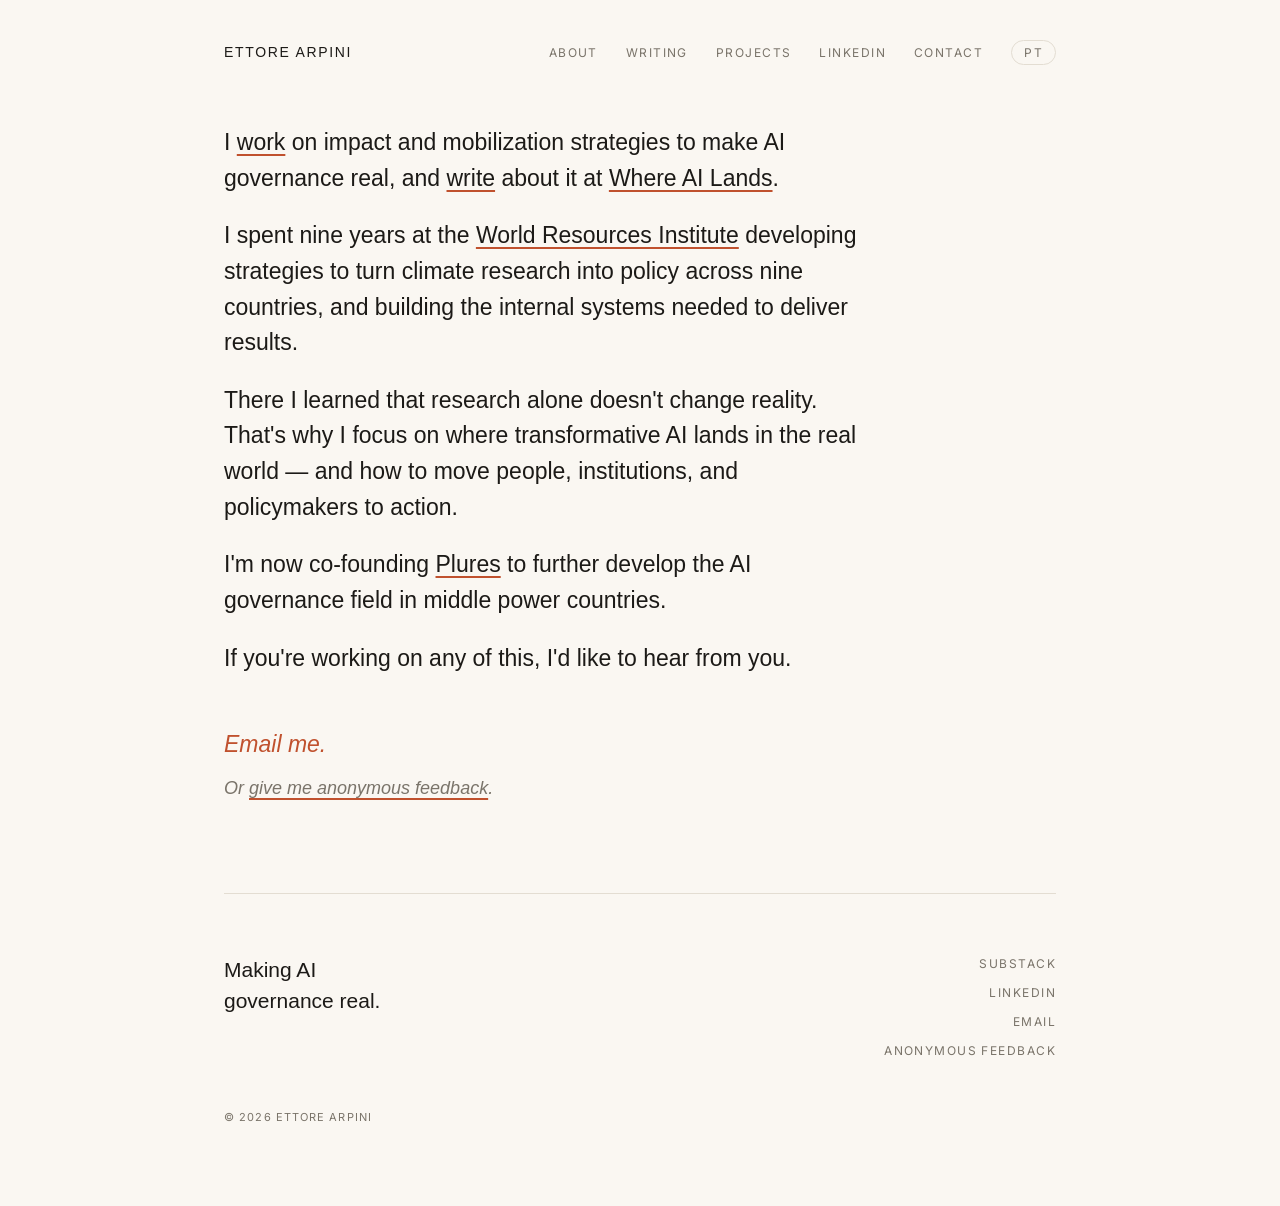
==== commit 846452c5: "Revert "Merge site into single scrolling page: Focus section, condensed About, scroll-reveal motion"" ====
--- a/index.html
+++ b/index.html
@@ -7,20 +7,19 @@
 <meta name="description" content="Ettore Arpini works on impact and mobilization strategies to make AI governance real, and writes about it at Where AI Lands. Nine years at the World Resources Institute; now co-founding Plures to develop the AI governance field in middle power countries.">
 <link rel="preconnect" href="https://fonts.googleapis.com">
 <link rel="preconnect" href="https://fonts.gstatic.com" crossorigin>
-<link href="https://fonts.googleapis.com/css2?family=Inter:wght@400;500&family=Newsreader:wght@500;600&display=swap" rel="stylesheet">
+<link href="https://fonts.googleapis.com/css2?family=Inter:wght@400;500&display=swap" rel="stylesheet">
 <link rel="stylesheet" href="style.css">
 </head>
-<body>
+<body class="home">
 <div class="wrap">
   <header>
-    <a class="brand" href="#home">Ettore Arpini</a>
+    <a class="brand" href="index.html">Ettore Arpini</a>
     <nav>
-      <a href="#focus" data-en="Focus" data-pt="Foco">Focus</a>
-      <a href="#writing" data-en="Writing" data-pt="Escrita">Writing</a>
-      <a href="#projects" data-en="Projects" data-pt="Projetos">Projects</a>
-      <a href="#about" data-en="About" data-pt="Sobre">About</a>
+      <a href="about.html" data-en="About" data-pt="Sobre">About</a>
+      <a href="writing.html" data-en="Writing" data-pt="Escrita">Writing</a>
+      <a href="projects.html" data-en="Projects" data-pt="Projetos">Projects</a>
       <a href="https://www.linkedin.com/in/arpini" target="_blank" rel="noopener">LinkedIn</a>
-      <a href="#contact" data-en="Contact" data-pt="Contato">Contact</a>
+      <a href="mailto:ettore.arpini@gmail.com" data-en="Contact" data-pt="Contato">Contact</a>
       <button class="lang-toggle" id="langToggle" aria-label="Switch language">PT</button>
     </nav>
   </header>
@@ -28,187 +27,39 @@
 
 <main>
   <div class="wrap">
-
-    <section class="hero" id="home">
+    <section class="hero">
       <h1
         data-en="I <a href='https://plures.org/' target='_blank' rel='noopener'>work</a> on impact and mobilization strategies to make AI governance real, and <a href='https://arpini.substack.com/' target='_blank' rel='noopener'>write</a> about it at <a href='https://arpini.substack.com/' target='_blank' rel='noopener'>Where AI Lands</a>."
         data-pt="<a href='https://plures.org/' target='_blank' rel='noopener'>Trabalho</a> com estratégias de impacto e mobilização para tornar a governança de IA realidade, e <a href='https://arpini.substack.com/' target='_blank' rel='noopener'>escrevo</a> sobre isso na <a href='https://arpini.substack.com/' target='_blank' rel='noopener'>Where AI Lands</a>.">
         I <a href='https://plures.org/' target='_blank' rel='noopener'>work</a> on impact and mobilization strategies to make AI governance real, and <a href='https://arpini.substack.com/' target='_blank' rel='noopener'>write</a> about it at <a href='https://arpini.substack.com/' target='_blank' rel='noopener'>Where AI Lands</a>.
       </h1>
       <p class="lead"
-        data-en="I spent nine years at the <a href='https://www.wri.org/' target='_blank' rel='noopener'>World Resources Institute</a> developing strategies to turn climate research into policy across nine countries. There I learned that research alone doesn't change reality — so now I focus on where transformative AI lands in the real world, and how to move people, institutions, and policymakers to action."
-        data-pt="Passei nove anos no <a href='https://www.wri.org/' target='_blank' rel='noopener'>World Resources Institute</a> desenvolvendo estratégias para transformar pesquisa climática em política pública em nove países. Lá aprendi que pesquisa sozinha não muda a realidade — por isso hoje foco em onde a IA transformadora aterrissa no mundo real, e em como mover pessoas, instituições e formuladores de políticas à ação.">
-        I spent nine years at the <a href='https://www.wri.org/' target='_blank' rel='noopener'>World Resources Institute</a> developing strategies to turn climate research into policy across nine countries. There I learned that research alone doesn't change reality — so now I focus on where transformative AI lands in the real world, and how to move people, institutions, and policymakers to action.
+        data-en="I spent nine years at the <a href='https://www.wri.org/' target='_blank' rel='noopener'>World Resources Institute</a> developing strategies to turn climate research into policy across nine countries, and building the internal systems needed to deliver results."
+        data-pt="Passei nove anos no <a href='https://www.wri.org/' target='_blank' rel='noopener'>World Resources Institute</a> desenvolvendo estratégias para transformar pesquisa climática em política pública em nove países, e construindo os sistemas internos necessários para entregar resultados.">
+        I spent nine years at the <a href='https://www.wri.org/' target='_blank' rel='noopener'>World Resources Institute</a> developing strategies to turn climate research into policy across nine countries, and building the internal systems needed to deliver results.
       </p>
-      <a class="email" href="https://plures.org/" target="_blank" rel="noopener" data-en="Currently co-founding Plures ↗" data-pt="Atualmente cofundando a Plures ↗">Currently co-founding Plures ↗</a>
-    </section>
-
-    <section id="focus">
-      <div class="eyebrow" data-en="01 / Focus" data-pt="01 / Foco">01 / Focus</div>
-      <h2 class="page-title"
-        data-en="Where transformative AI lands matters as much as where it is built."
-        data-pt="Onde a IA transformadora aterrissa importa tanto quanto onde ela é construída.">
-        Where transformative AI lands matters as much as where it is built.
-      </h2>
       <p class="lead"
-        data-en="I focus on the countries, institutions, industries, and people who will live with advanced AI — and on building the political agency to shape it."
-        data-pt="Foco nos países, instituições, indústrias e pessoas que vão viver com a IA avançada — e em construir a agência política para moldá-la.">
-        I focus on the countries, institutions, industries, and people who will live with advanced AI — and on building the political agency to shape it.
+        data-en="There I learned that research alone doesn't change reality. That's why I focus on where transformative AI lands in the real world — and how to move people, institutions, and policymakers to action."
+        data-pt="Lá aprendi que pesquisa sozinha não muda a realidade. Por isso foco em onde a IA transformadora aterrissa no mundo real — e em como mover pessoas, instituições e formuladores de políticas à ação.">
+        There I learned that research alone doesn't change reality. That's why I focus on where transformative AI lands in the real world — and how to move people, institutions, and policymakers to action.
+      </p>
+      <p class="lead"
+        data-en="I'm now co-founding <a href='https://plures.org/' target='_blank' rel='noopener'>Plures</a> to further develop the AI governance field in middle power countries."
+        data-pt="Agora estou cofundando a <a href='https://plures.org/' target='_blank' rel='noopener'>Plures</a> para desenvolver ainda mais o campo da governança de IA em países de potência média.">
+        I'm now co-founding <a href='https://plures.org/' target='_blank' rel='noopener'>Plures</a> to further develop the AI governance field in middle power countries.
+      </p>
+      <p class="lead"
+        data-en="If you're working on any of this, I'd like to hear from you."
+        data-pt="Se você trabalha com algo disso, quero te ouvir.">
+        If you're working on any of this, I'd like to hear from you.
+      </p>
+      <a class="email" href="mailto:ettore.arpini@gmail.com" data-en="Email me." data-pt="Me escreva.">Email me.</a>
+      <p class="aside"
+        data-en="Or <a href='https://www.admonymous.co/arpini' target='_blank' rel='noopener'>give me anonymous feedback</a>."
+        data-pt="Ou <a href='https://www.admonymous.co/arpini' target='_blank' rel='noopener'>me dê um feedback anônimo</a>.">
+        Or <a href='https://www.admonymous.co/arpini' target='_blank' rel='noopener'>give me anonymous feedback</a>.
       </p>
     </section>
-
-    <section data-reveal>
-      <ul class="focus-list">
-        <li>
-          <span class="focus-num">01</span>
-          <h3 class="focus-title" data-en="Mobilization" data-pt="Mobilização">Mobilization</h3>
-          <p data-en="Turning technical evidence into public relevance, institutional urgency, and coalitions that can act."
-             data-pt="Transformando evidência técnica em relevância pública, urgência institucional e coalizões capazes de agir.">
-            Turning technical evidence into public relevance, institutional urgency, and coalitions that can act.
-          </p>
-        </li>
-        <li>
-          <span class="focus-num">02</span>
-          <h3 class="focus-title" data-en="Middle powers" data-pt="Potências médias">Middle powers</h3>
-          <p data-en="Helping countries outside the frontier convert their real assets into leverage in the global AI order."
-             data-pt="Ajudando países fora da fronteira a converter seus ativos reais em alavancagem na ordem global da IA.">
-            Helping countries outside the frontier convert their real assets into leverage in the global AI order.
-          </p>
-        </li>
-        <li>
-          <span class="focus-num">03</span>
-          <h3 class="focus-title" data-en="Fieldbuilding" data-pt="Construção de campo">Fieldbuilding</h3>
-          <p data-en="Strengthening the people, organizations, strategies, and systems that make AI governance durable."
-             data-pt="Fortalecendo as pessoas, organizações, estratégias e sistemas que tornam a governança de IA duradoura.">
-            Strengthening the people, organizations, strategies, and systems that make AI governance durable.
-          </p>
-        </li>
-      </ul>
-    </section>
-
-    <section id="writing" class="about" data-reveal>
-      <div class="eyebrow" data-en="02 / Writing" data-pt="02 / Escrita">02 / Writing</div>
-      <h2 class="page-title">Where AI Lands</h2>
-      <p class="lead"
-        data-en="My Substack about where transformative AI lands in the real world — work, industry, energy, climate, security, public institutions, geopolitics, natural resources, power — and how to talk about those impacts concretely enough that people and policymakers act."
-        data-pt="Minha Substack sobre onde a IA transformadora aterrissa no mundo real — trabalho, indústria, energia, clima, segurança, instituições públicas, geopolítica, recursos naturais, poder — e como falar sobre esses impactos de forma concreta o suficiente para que pessoas e formuladores de políticas ajam.">
-        My Substack about where transformative AI lands in the real world — work, industry, energy, climate, security, public institutions, geopolitics, natural resources, power — and how to talk about those impacts concretely enough that people and policymakers act.
-      </p>
-      <p class="lead"
-        data-en="The goal: make safer AI policy more politically real, more globally relevant, and more useful to the people and institutions who still have work to do."
-        data-pt="O objetivo: tornar políticas para uma IA mais segura mais politicamente reais, mais globalmente relevantes e mais úteis para as pessoas e instituições que ainda têm trabalho a fazer.">
-        The goal: make safer AI policy more politically real, more globally relevant, and more useful to the people and institutions who still have work to do.
-      </p>
-      <a class="btn" href="https://arpini.substack.com" target="_blank" rel="noopener" data-en="Read on Substack" data-pt="Ler na Substack">Read on Substack</a>
-    </section>
-
-    <section data-reveal>
-      <div class="label" data-en="Publications" data-pt="Publicações">Publications</div>
-      <ul class="writing-list">
-        <li><a href="https://ettorearpini.com/brazil-ai-analysis/">
-          <span class="title" data-en="Leverage, Not Frontier: Brazil in the Global AI Order" data-pt="Alavancagem, não fronteira: o Brasil na ordem global da IA">Leverage, Not Frontier: Brazil in the Global AI Order</span>
-          <span class="meta" data-en="Working paper · 2026" data-pt="Working paper · 2026">Working paper · 2026</span>
-        </a></li>
-        <li><a href="https://files.wri.org/d8/s3fs-public/2025-11/wri-brasil-2023-27-strategy.pdf" target="_blank" rel="noopener">
-          <span class="title" data-en="WRI Brasil 2023–2027 Impact Strategy" data-pt="Estratégia de Impacto 2023–2027 do WRI Brasil">WRI Brasil 2023–2027 Impact Strategy</span>
-          <span class="meta" data-en="WRI Brasil · 2025" data-pt="WRI Brasil · 2025">WRI Brasil · 2025</span>
-        </a></li>
-        <li><a href="https://resolver.tudelft.nl/uuid:b57017ef-79a1-4af7-ac52-201af5988259" target="_blank" rel="noopener">
-          <span class="title" data-en="Urban Commons as a Driver of Social Inclusion" data-pt="Urban Commons as a Driver of Social Inclusion">Urban Commons as a Driver of Social Inclusion</span>
-          <span class="meta" data-en="TU Delft · 2022" data-pt="TU Delft · 2022">TU Delft · 2022</span>
-        </a></li>
-        <li><a href="https://search.informit.org/doi/10.3316/informit.485625462338784" target="_blank" rel="noopener">
-          <span class="title" data-en="Designing a Dynamic Performance Management System in the Third Sector" data-pt="Designing a Dynamic Performance Management System in the Third Sector">Designing a Dynamic Performance Management System in the Third Sector</span>
-          <span class="meta" data-en="Third Sector Review · 2021" data-pt="Third Sector Review · 2021">Third Sector Review · 2021</span>
-        </a></li>
-      </ul>
-    </section>
-
-    <section class="projects-hero" id="projects" data-reveal>
-      <div class="eyebrow" data-en="03 / Projects" data-pt="03 / Projetos">03 / Projects</div>
-      <h2 class="projects-title" data-en="Ideas you can play with." data-pt="Ideias com as quais você pode jogar.">Ideas you can play with.</h2>
-      <p class="projects-sub"
-        data-en="Interactive experiments for understanding the choices, dependencies, and pressure points in the global AI order."
-        data-pt="Experimentos interativos para entender as escolhas, dependências e pontos de pressão na ordem global da IA.">
-        Interactive experiments for understanding the choices, dependencies, and pressure points in the global AI order.
-      </p>
-    </section>
-
-    <section class="project-cards-section" data-reveal>
-      <div class="project-cards">
-        <a class="project-card card-a" href="https://ettorearpini.com/leverage-lab/" target="_blank" rel="noopener">
-          <div class="card-top">
-            <span class="card-eyebrow" data-en="01 · Browser game" data-pt="01 · Jogo de navegador">01 · Browser game</span>
-            <span class="card-arrow" aria-hidden="true">↗</span>
-          </div>
-          <h3 class="card-title">Leverage Lab</h3>
-          <div class="card-stats" data-en="18 countries · 8 turns · 5 endings" data-pt="18 países · 8 turnos · 5 finais">18 countries · 8 turns · 5 endings</div>
-        </a>
-
-        <a class="project-card card-b" href="https://ettorearpini.com/frontier-ai-dependency-explorer/" target="_blank" rel="noopener">
-          <div class="card-top">
-            <span class="card-eyebrow" data-en="02 · Interactive dashboard" data-pt="02 · Painel interativo">02 · Interactive dashboard</span>
-            <span class="card-arrow" aria-hidden="true">↗</span>
-          </div>
-          <h3 class="card-title">AI Frontier Dependency Explorer</h3>
-          <div class="card-stats" data-en="Minerals · Compute · Energy · Capital" data-pt="Minerais · Computação · Energia · Capital">Minerals · Compute · Energy · Capital</div>
-        </a>
-      </div>
-    </section>
-
-    <section id="about" class="about" data-reveal>
-      <div class="eyebrow" data-en="04 / About" data-pt="04 / Sobre">04 / About</div>
-      <h2 class="page-title"
-        data-en="I build the bridge between good ideas and real-world results."
-        data-pt="Eu construo a ponte entre boas ideias e resultados reais.">
-        I build the bridge between good ideas and real-world results.
-      </h2>
-      <p data-en="Before turning to AI governance, I spent nine years at the <a href='https://www.wri.org' target='_blank' rel='noopener'>World Resources Institute</a> — from intern to Director of Strategy and Impact at WRI Brasil. Across nine countries, I designed strategies, theories of change, and learning systems to connect climate research with policy, coalitions, and institutional action."
-         data-pt="Antes de me voltar para a governança de IA, passei nove anos no <a href='https://www.wri.org' target='_blank' rel='noopener'>World Resources Institute</a> — de estagiário a Diretor de Estratégia e Impacto no WRI Brasil. Em nove países, desenhei estratégias, teorias da mudança e sistemas de aprendizagem para conectar pesquisa climática a políticas, coalizões e ação institucional.">
-        Before turning to AI governance, I spent nine years at the <a href='https://www.wri.org' target='_blank' rel='noopener'>World Resources Institute</a> — from intern to Director of Strategy and Impact at WRI Brasil. Across nine countries, I designed strategies, theories of change, and learning systems to connect climate research with policy, coalitions, and institutional action.
-      </p>
-      <p data-en="That experience taught me that evidence alone rarely changes reality. It has to become strategy, institutions, coalitions, and political urgency."
-         data-pt="Essa experiência me ensinou que evidência sozinha raramente muda a realidade. Ela precisa se tornar estratégia, instituições, coalizões e urgência política.">
-        That experience taught me that evidence alone rarely changes reality. It has to become strategy, institutions, coalitions, and political urgency.
-      </p>
-      <p data-en="I'm open to collaborations, advisory work, and consulting: strategy and theory of change, results and learning systems, fundraising cases, and getting governance ideas adopted. If that overlaps with what you're building, <a href='mailto:ettore.arpini@gmail.com'>email me</a>."
-         data-pt="Estou aberto a colaborações, trabalho de assessoria e consultoria: estratégia e teoria da mudança, sistemas de resultados e aprendizagem, casos de captação de recursos e a adoção de ideias de governança. Se isso cruza com o que você está construindo, <a href='mailto:ettore.arpini@gmail.com'>me escreva</a>.">
-        I'm open to collaborations, advisory work, and consulting: strategy and theory of change, results and learning systems, fundraising cases, and getting governance ideas adopted. If that overlaps with what you're building, <a href='mailto:ettore.arpini@gmail.com'>email me</a>.
-      </p>
-    </section>
-
-    <section data-reveal>
-      <div class="label" data-en="Experience" data-pt="Experiência">Experience</div>
-      <ul class="exp">
-        <li><span class="role" data-en="Director of Strategy and Impact" data-pt="Diretor de Estratégia e Impacto">Director of Strategy and Impact</span><span class="arrow">→</span><span class="where">WRI Brasil, São Paulo, 2025–2026</span></li>
-        <li><span class="role" data-en="Planning, Reporting &amp; Learning Lead" data-pt="Líder de Planejamento e Aprendizagem">Planning, Reporting &amp; Learning Lead</span><span class="arrow">→</span><span class="where" data-en="WRI, The Hague, 2023–2025" data-pt="WRI, Haia, 2023–2025">WRI, The Hague, 2023–2025</span></li>
-        <li><span class="role" data-en="Co-Founder &amp; COO (exited)" data-pt="Cofundador e COO (com saída)">Co-Founder &amp; COO (exited)</span><span class="arrow">→</span><span class="where" data-en="Drexfy, Lisbon, 2023–2025" data-pt="Drexfy, Lisboa, 2023–2025">Drexfy, Lisbon, 2023–2025</span></li>
-        <li><span class="role" data-en="Intern → Program Management Specialist" data-pt="Estagiário → Especialista em Gestão de Programas">Intern → Program Management Specialist</span><span class="arrow">→</span><span class="where">WRI Ross Center, Washington D.C., 2017–2023</span></li>
-      </ul>
-    </section>
-
-    <section data-reveal>
-      <div class="label" data-en="Education" data-pt="Formação">Education</div>
-      <ul class="exp">
-        <li><span class="role" data-en="MSc Engineering and Policy Analysis, cum laude" data-pt="Mestrado em Engenharia e Análise de Políticas, cum laude">MSc Engineering and Policy Analysis, cum laude</span><span class="arrow">→</span><span class="where">TU Delft</span></li>
-        <li><span class="role" data-en="BSc Industrial Engineering and Management" data-pt="Engenharia de Produção">BSc Industrial Engineering and Management</span><span class="arrow">→</span><span class="where">UFRGS, Porto Alegre</span></li>
-      </ul>
-    </section>
-
-    <section class="contact-hero" id="contact" data-reveal>
-      <div class="eyebrow" data-en="05 / Contact" data-pt="05 / Contato">05 / Contact</div>
-      <h2 class="contact-title"
-        data-en="If you're working on any of this, <em>let's talk.</em>"
-        data-pt="Se você trabalha com algo disso, <em>vamos conversar.</em>">
-        If you're working on any of this, <em>let's talk.</em>
-      </h2>
-      <div class="contact-buttons">
-        <a class="btn-primary" href="mailto:ettore.arpini@gmail.com" data-en="Email me ↗" data-pt="Me escreva ↗">Email me ↗</a>
-        <a class="btn" href="https://www.linkedin.com/in/arpini" target="_blank" rel="noopener">LinkedIn ↗</a>
-        <a class="btn" href="https://www.admonymous.co/arpini" target="_blank" rel="noopener" data-en="Anonymous feedback ↗" data-pt="Feedback anônimo ↗">Anonymous feedback ↗</a>
-      </div>
-    </section>
-
   </div>
 </main>
 
--- a/style.css
+++ b/style.css
@@ -22,6 +22,15 @@
 }
 .wrap { max-width: 880px; margin: 0 auto; padding: 0 24px; width: 100%; }
 main { flex: 1; }
+body.home main { display: flex; align-items: center; }
+body.home .hero { padding: 60px 0 90px; }
+body.home .hero h1 {
+  font-size: clamp(18px, 2.4vw, 23px);
+  line-height: 1.55;
+  letter-spacing: 0;
+  max-width: 640px;
+  margin-bottom: 22px;
+}
 .hero .lead {
   font-family: var(--titles);
   max-width: 640px;
@@ -82,15 +91,14 @@
 .lang-toggle:hover { color: var(--ink); border-color: var(--muted); }
 
 /* ---- Hero (home) ---- */
-.hero { padding: 70px 0 90px; }
+.hero { padding: 120px 0 90px; }
 .hero h1 {
   font-family: var(--titles);
   font-weight: 400;
-  font-size: clamp(18px, 2.4vw, 23px);
-  line-height: 1.55;
-  letter-spacing: 0;
-  max-width: 640px;
-  margin-bottom: 22px;
+  font-size: clamp(26px, 4.2vw, 42px);
+  line-height: 1.35;
+  letter-spacing: -0.015em;
+  max-width: 21em;
 }
 .hero h1 em { font-style: italic; }
 .hero .email {
@@ -110,13 +118,7 @@
   font-weight: 400;
   font-size: clamp(30px, 4.5vw, 46px);
   letter-spacing: -0.015em;
-}
-.eyebrow {
-  font-family: "Inter", sans-serif;
-  font-size: 12px; font-weight: 500;
-  letter-spacing: .18em; text-transform: uppercase;
-  color: var(--accent);
-  margin-bottom: 22px;
+  padding: 80px 0 0;
 }
 .label {
   font-family: "Inter", sans-serif;
@@ -172,8 +174,15 @@
   color: var(--muted); white-space: nowrap;
 }
 
-/* Projects section */
+/* Projects page */
 .projects-hero { padding: 90px 0 30px; max-width: 620px; }
+.projects-hero .eyebrow {
+  font-family: "Inter", sans-serif;
+  font-size: 12px; font-weight: 500;
+  letter-spacing: .18em; text-transform: uppercase;
+  color: var(--accent);
+  margin-bottom: 22px;
+}
 .projects-title {
   font-family: "Newsreader", Georgia, serif;
   font-weight: 500;
@@ -241,66 +250,6 @@
   opacity: .85;
 }
 
-/* Contact section */
-.contact-hero { padding: 90px 0 60px; max-width: 700px; }
-.contact-title {
-  font-family: "Newsreader", Georgia, serif;
-  font-weight: 500;
-  font-size: clamp(34px, 5.5vw, 54px);
-  line-height: 1.2;
-  letter-spacing: -0.01em;
-  color: var(--ink);
-  margin-bottom: 40px;
-}
-.contact-title em { font-style: italic; color: var(--accent); }
-.contact-buttons { display: flex; flex-wrap: wrap; gap: 14px; }
-.btn-primary {
-  display: inline-block;
-  font-family: "Inter", sans-serif;
-  font-size: 12px; font-weight: 500;
-  letter-spacing: .14em; text-transform: uppercase;
-  color: var(--bg); text-decoration: none;
-  background: var(--accent);
-  border: 1px solid var(--accent); border-radius: 999px;
-  padding: 10px 22px;
-  transition: background .15s, color .15s;
-}
-.btn-primary:hover { background: transparent; color: var(--accent); }
-
-/* Focus section */
-.focus-list {
-  list-style: none;
-  display: grid;
-  grid-template-columns: repeat(3, 1fr);
-  gap: 36px;
-}
-.focus-num {
-  display: block;
-  font-family: "Inter", sans-serif;
-  font-size: 12px; font-weight: 500;
-  letter-spacing: .12em;
-  color: var(--accent);
-  margin-bottom: 12px;
-}
-.focus-title {
-  font-family: var(--titles);
-  font-weight: 500;
-  font-size: 20px;
-  margin-bottom: 10px;
-}
-.focus-list p { font-size: 16px; color: var(--muted); max-width: 280px; }
-
-/* Scroll-reveal motion */
-[data-reveal] {
-  opacity: 0;
-  transform: translateY(16px);
-  transition: opacity .6s ease, transform .6s ease;
-}
-[data-reveal].is-visible { opacity: 1; transform: translateY(0); }
-@media (prefers-reduced-motion: reduce) {
-  [data-reveal] { opacity: 1; transform: none; transition: none; }
-}
-
 /* About */
 .about p { max-width: 620px; font-size: 20px; margin-bottom: 22px; }
 .about p:last-child { margin-bottom: 0; }
@@ -335,7 +284,8 @@
 }
 
 @media (max-width: 640px) {
-  .hero { padding: 60px 0 50px; }
+  .hero { padding: 80px 0 60px; }
+  .page-title { padding: 56px 0 0; }
   nav { gap: 16px; }
   .writing-list a { flex-direction: column; gap: 4px; align-items: flex-start; }
   .socials { align-items: flex-start; }
@@ -344,5 +294,4 @@
   .project-card { width: 100%; }
   .card-a, .card-b { transform: none; margin: 0 0 24px; box-shadow: 0 12px 28px rgba(28, 26, 23, .12); }
   .card-a:hover, .card-b:hover { transform: translateY(-4px); }
-  .focus-list { grid-template-columns: 1fr; gap: 28px; }
-}
+}
